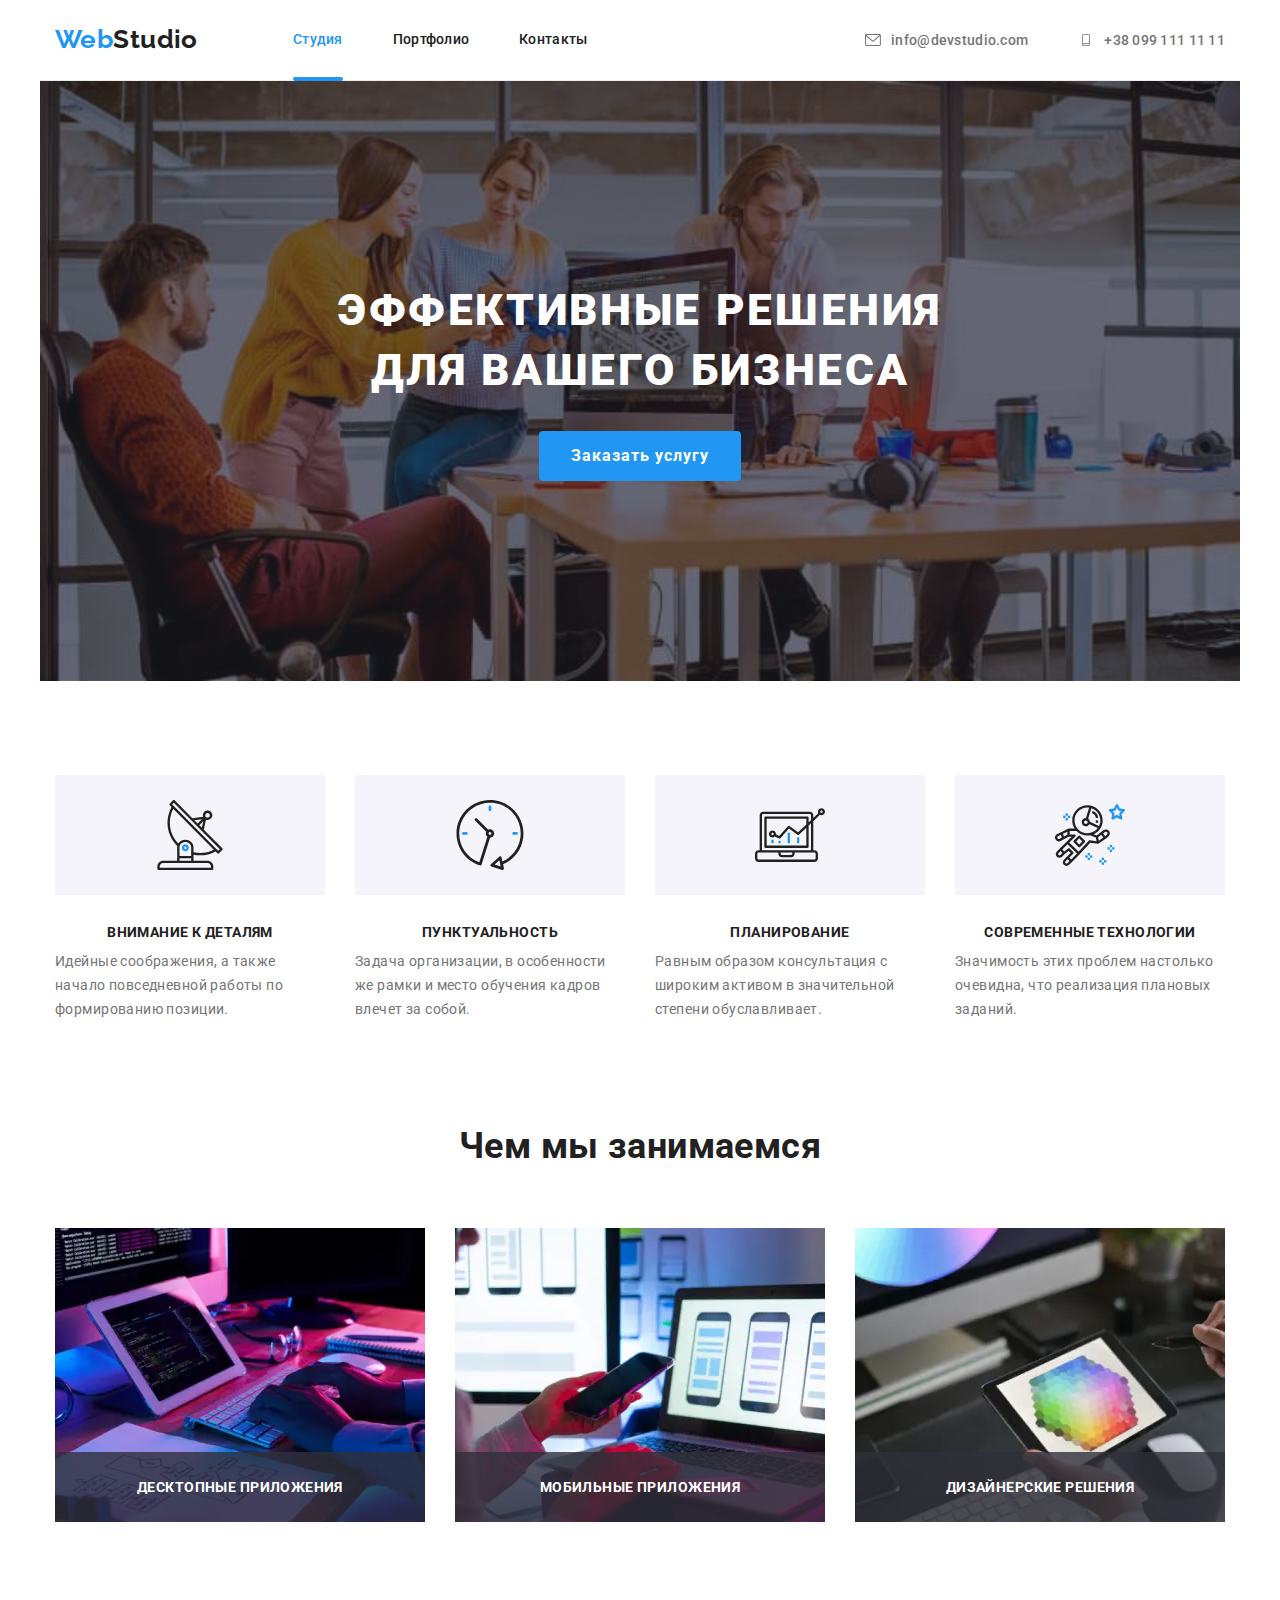
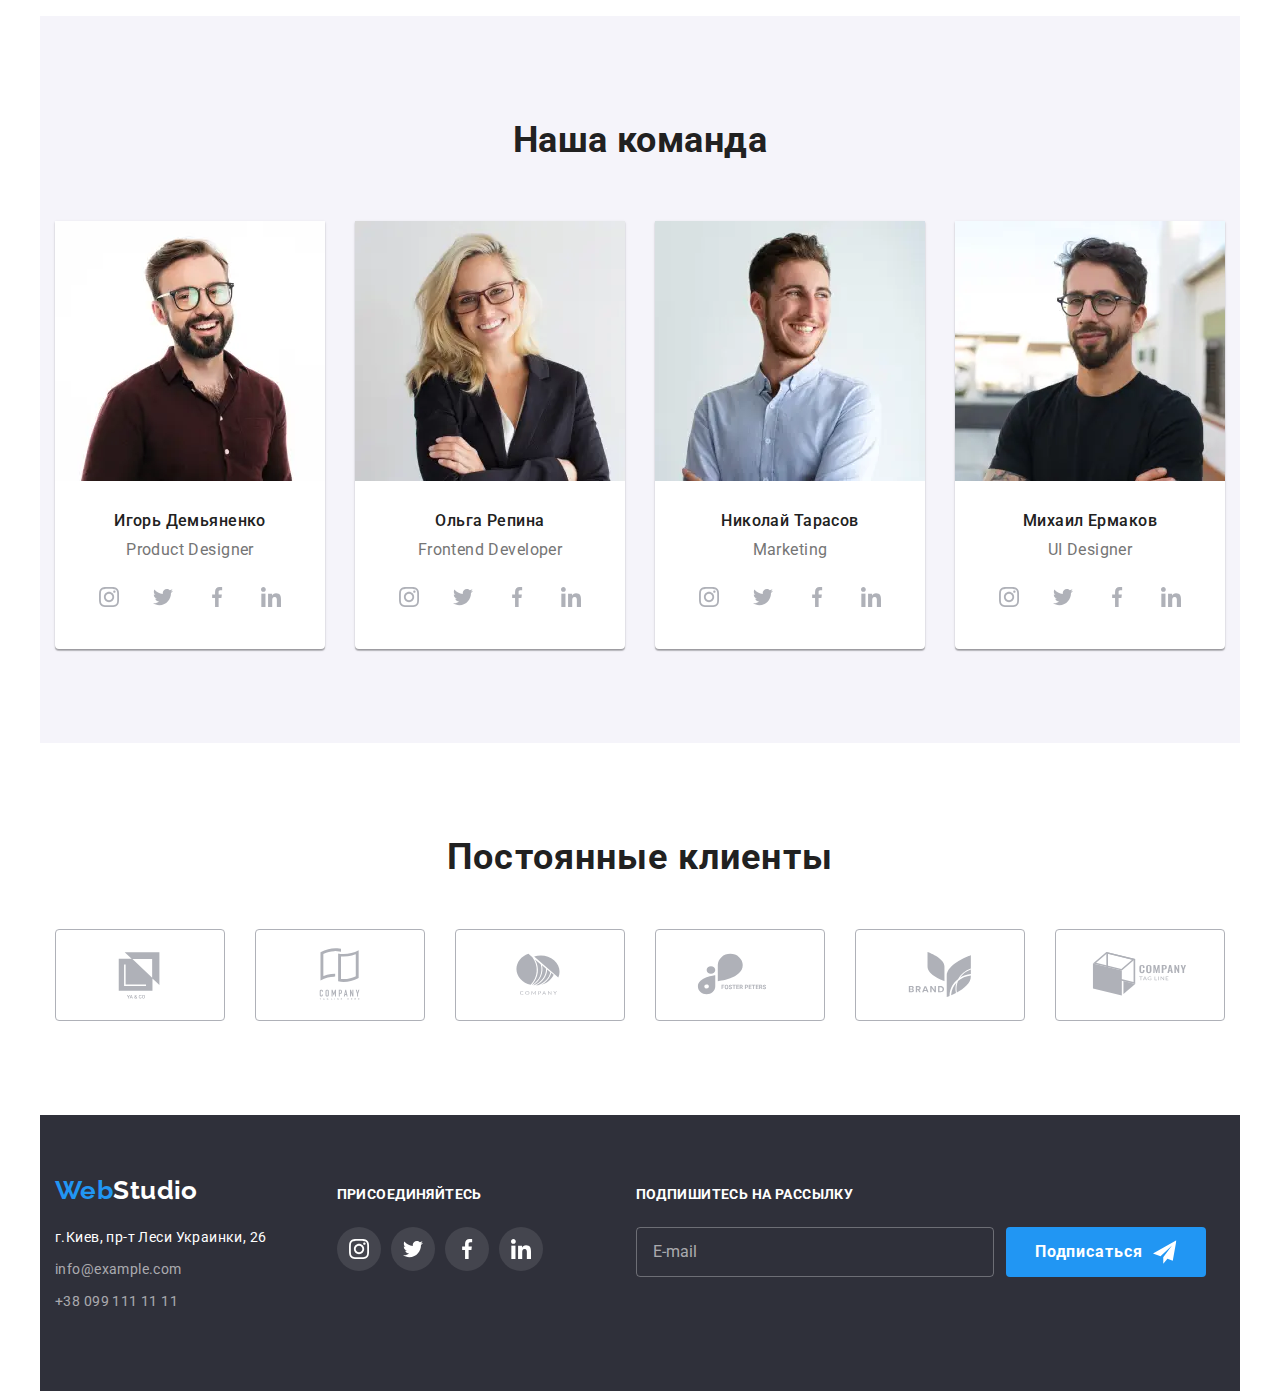
==== index.html @ 0db59f56 "основа" ====
<!DOCTYPE html>
<html lang="ru">

<head>
    <meta charset="UTF-8">
    <meta http-equiv="X-UA-Compatible" content="IE=edge">
    <meta name="viewport" content="width=device-width, initial-scale=1.0">
    <title>Studio</title>
    <link rel="preconnect" href="https://fonts.googleapis.com">
    <link rel="preconnect" href="https://fonts.gstatic.com" crossorigin>
    <link href="https://fonts.googleapis.com/css2?family=Raleway:wght@700&family=Roboto:wght@400;500;700&display=swap"
        rel="stylesheet">
    <link rel="stylesheet"
        href="https://cdnjs.cloudflare.com/ajax/libs/modern-normalize/1.0.0/modern-normalize.min.css" />

    <link rel="stylesheet" href="./css/main.min.css">
</head>

<body>
    <header class="header">
        <div class="container container_wrapper">
            <a href="./index.html" class="header_logo logo link" lang="en"><span class="webstudio">Web</span>Studio</a>
            <nav class="site-nav">
                <ul class="site-nav_list">
                    <li class="site-nav_item"><a href="./index.html" class="site-nav_link current link">Студия</a></li>
                    <li class="site-nav_item"><a href="./portfolio.html" class="site-nav_link link">Портфолио</a></li>
                    <li class="site-nav_item"><a href="" class="site-nav_link link">Контакты</a></li>
                </ul>
            </nav>
            <ul class="header-adress_list">
                <li class="header-adress_mail">
                    <a href="mailto:info@devstudio.com" class="header-adress_link link" lang="en">
                        <svg class="header-adress_image" width="16" height="12">
                            <use href="./images/sprite.svg#envelope"></use>
                        </svg> info@devstudio.com
                    </a>
                </li>
                <li class="header-adress_mail">
                    <a href="tel:+38-099-111-11-11" class="header-adress_link link">
                        <svg class="header-adress_image" width="16" height="12">
                            <use href="./images/sprite.svg#smartphone"></use>
                        </svg> +38 099 111 11 11
                    </a>
                </li>
            </ul>
            <button class="burger-button" data-menu-open>
                <svg class="burger-button__icon" width="40" height="40">
                    <use href="./images/sprite.svg#burger-icon"></use>
                </svg>
            </button>


            <div class="mobile-menu" data-menu>
                <div class="container mobile-menu__container">
                    <button class="mobile-menu__close" data-menu-close>
                        <svg class="mobile-menu__close-icon" width="40" height="40">
                            <use href="./images/sprite.svg#close-button"></use>
                        </svg>
                    </button>
                    <ul class="mobile-menu__nav">
                        <li class="mobile-menu__item">
                            <a href="./index.html" class="mobile-menu__link link current">Студия</a>
                        </li>
                        <li class="mobile-menu__item">
                            <a href="./portfolio.html" class="mobile-menu__link link">Портфолио</a>
                        </li>
                        <li class="mobile-menu__item">
                            <a href="" class="mobile-menu__link link">Контакты</a>
                        </li>
                    </ul>

                    <div class="mobile-adress-container">
                        <ul class="mobile-adress_list">
                            <li class="mobile-adress_mail link">
                                <a href="tel:+38-099-111-11-11" class="mobile-adress_link number link">
                                    +38 099 111 11 11</a>
                            </li>
                            <li class="mobile-adress_mail link">
                                <a href="mailto:info@devstudio.com" class="mobile-adress_link link"
                                    lang="en">info@devstudio.com</a>
                            </li>
                        </ul>

                        <ul class="mobile-social">
                            <li class="mobile-social_item">
                                <a href="" class="mobile-social_link link">Instagramm</a>
                            </li>
                            <li class="mobile-social_item">
                                <a href="" class="mobile-social_link link">Twitter</a>
                            </li>
                            <li class="mobile-social_item">
                                <a href="" class="mobile-social_link link">Facebook</a>
                            </li>
                            <li class="mobile-social_item">
                                <a href="" class="mobile-social_link link">Linkedin</a>
                            </li>
                        </ul>
                    </div>
                </div>
            </div>


        </div>
    </header>

    <main>
        <section class="hero section">
            <div class="container">
                <h1 class="hero_title">Эффективные решения для вашего бизнеса</h1>
                <button type="button" class="button-order button" data-modal-open>Заказать услугу</button>
            </div>
        </section>

        <section class="article section">
            <div class="container">
                <h2 class="visually-hidden">Наши скилы</h2>
                <ul class="article_list">
                    <li class="article_item">
                        <h3 class="article_sub-title first">Внимание к деталям</h3>
                        <p class="article_text">Идейные соображения, а также начало повседневной работы по формированию
                            позиции.</p>
                    </li>

                    <li class="article_item">
                        <h3 class="article_sub-title second">Пунктуальность</h3>
                        <p class="article_text">Задача организации, в особенности же рамки и место обучения кадров
                            влечет за собой.</p>
                    </li>

                    <li class="article_item">
                        <h3 class="article_sub-title third">Планирование</h3>
                        <p class="article_text">Равным образом консультация с широким активом в значительной степени
                            обуславливает.</p>
                    </li>

                    <li class="article_item">
                        <h3 class="article_sub-title fourth">Современные технологии</h3>
                        <p class="article_text">Значимость этих проблем настолько очевидна, что реализация плановых
                            заданий.</p>
                    </li>
                </ul>
            </div>
        </section>

        <section class="gallery gallery-wrapper section">
            <div class="container">
                <h2 class="gallery-title">Чем мы занимаемся</h2>
                <ul class="gallery-list">
                    <li class="gallery-list_item">
                        <picture class="picture">

                            <source
                                srcset="./images/main/main-webp/our-job-1.webp 1x, ./main/main-webp/x2/our-job-1@2x.webp 2x"
                                media="(min-width: 1200px)" type="image/webp">
                            <source srcset="./images/main/our-job-1.jpg 1x, ./images/main/x2/our-job-1@2x.jpg 2x"
                                media="(min-width: 1200px)">

                            <!-- <source
                                srcset="./images/main/main-webp/our-job-1.webp 1x, ./images/main/main-webp/x2/our-job-1@2x.webp 2x"
                                media="(min-width: 768px)" type="image/webp">
                            <source srcset="./images/main/our-job-1.jpg 1x, ./images/main/x2/our-job-1@2x.jpg 2x"
                                media="(min-width: 768px)">

                            <source
                                srcset="./images/main/main-webp/our-job-1.webp 1x, ./images/main/main-webp/x2/our-job-1@2x.webp 2x"
                                media="(max-width: 767px)" type="image/webp">
                            <source srcset="./images/main/our-job-1.jpg 1x, ./images/main/x2/our-job-1@2x.jpg 2x"
                                media="(max-width: 767px)"> -->

                            <img src="#" alt="Чем мы занимаемся" class="gallery-list_img">

                            <p class="gallery-list_overlay">Десктопные приложения</p>
                    </li>

                    <li class="gallery-list_item">
                        <picture class="picture">

                            <source
                                srcset="./images/main/main-webp/our-job-2.webp 1x, ./main/main-webp/x2/our-job-2@2x.webp 2x"
                                media="(min-width: 1200px)" type="image/webp">
                            <source srcset="./images/main/our-job-2.jpg 1x, ./images/main/x2/our-job-2@2x.jpg 2x"
                                media="(min-width: 1200px)">

                            <source
                                srcset="./images/main/main-webp/our-job-2.webp 1x, ./images/main/main-webp/x2/our-job-2@2x.webp 2x"
                                media="(min-width: 768px)" type="image/webp">
                            <source srcset="./images/main/our-job-2.jpg 1x, ./images/main/x2/our-job-2@2x.jpg 2x"
                                media="(min-width: 768px)">

                            <source
                                srcset="./images/main/main-webp/our-job-2.webp 1x, ./images/main/main-webp/x2/our-job-2@2x.webp 2x"
                                media="(max-width: 767px)" type="image/webp">
                            <source srcset="./images/main/our-job-2.jpg 1x, ./images/main/x2/our-job-2@2x.jpg 2x"
                                media="(max-width: 767px)">

                            <img src="#" alt="Чем мы занимаемся" class="gallery-list_img">

                            <p class="gallery-list_overlay">Мобильные приложения</p>
                    </li>

                    <li class="gallery-list_item">
                        <picture class="picture">

                            <source
                                srcset="./images/main/main-webp/our-job-3.webp 1x, ./main/main-webp/x2/our-job-3@2x.webp 2x"
                                media="(min-width: 1200px)" type="image/webp">
                            <source srcset="./images/main/our-job-3.jpg 1x, ./images/main/x2/our-job-3@2x.jpg 2x"
                                media="(min-width: 1200px)">

                            <source
                                srcset="./images/main/main-webp/our-job-3.webp 1x, ./images/main/main-webp/x2/our-job-3@2x.webp 2x"
                                media="(min-width: 768px)" type="image/webp">
                            <source srcset="./images/main/our-job-3.jpg 1x, ./images/main/x2/our-job-3@2x.jpg 2x"
                                media="(min-width: 768px)">

                            <source
                                srcset="./images/main/main-webp/our-job-3.webp 1x, ./images/main/main-webp/x2/our-job-3@2x.webp 2x"
                                media="(max-width: 767px)" type="image/webp">
                            <source srcset="./images/main/our-job-3.jpg 1x, ./images/main/x2/our-job-3@2x.jpg 2x"
                                media="(max-width: 767px)">

                            <img src="#" alt="Чем мы занимаемся" class="gallery-list_img">

                            <p class="gallery-list_overlay">Дизайнерские решения</p>
                    </li>
                </ul>
            </div>
        </section>

        <section class="team section">
            <div class="container">
                <h2 class="team_title">Наша команда</h2>
                <ul class="team_list">
                    <li class="team_item">
                        <picture class="picture">
                            <source
                                srcset="./images/team/igori/img-dasktop.webp 1x, ./images/team/igori/img-dasktop@2x.webp 2x"
                                media="(min-width: 1200px)" type="image/webp">
                            <source
                                srcset="./images/team/igori/img-dasktop.jpg 1x, ./images/team/igori/img-dasktop@2x.jpg 2x"
                                media="(min-width: 1200px)">

                            <source
                                srcset="./images/team/igori/img-tablet.webp 1x, ./images/team/igori/img-tablet.webp@2x.webp 2x"
                                media="(min-width: 768px)" type="image/webp">
                            <source
                                srcset="./images/team/igori/img-tablet.jpg 1x, ./images/team/igori/img-tablet@2x.jpg 2x"
                                media="(min-width: 768px)">

                            <source
                                srcset="./images/team/igori/img-mobile.webp 1x, ./images/team/igori/img-mobile@2x.webp 2x"
                                media="(max-width: 767px)" type="image/webp">
                            <source
                                srcset="./images/team/igori/img-mobile.jpg 1x, ./images/team/igori/img-mobile@2x.jpg 2x"
                                media="(max-width: 767px)">

                            <img src="#" alt="Игорь Демьяненко" class="team_img">

                            <div class="team_box">
                                <h3 class="team_sub-title">Игорь Демьяненко</h3>
                                <p class="team_text">Product Designer</p>
                                <ul class="social-list">
                                    <li class="social-list_item">
                                        <a href="" class="social-list_link">
                                            <svg class="social-list_link-img" width="20" height="20">
                                                <use href="./images/sprite.svg#instagram"></use>
                                            </svg>
                                        </a>
                                    </li>
                                    <li class="social-list_item">
                                        <a href="" class="social-list_link">
                                            <svg class="social-list_link-img" width="20" height="20">
                                                <use href="./images/sprite.svg#twitter"></use>
                                            </svg>
                                        </a>
                                    </li>
                                    <li class="social-list_item">
                                        <a href="" class="social-list_link">
                                            <svg class="social-list_link-img" width="20" height="20">
                                                <use href="./images/sprite.svg#facebook"></use>
                                            </svg>
                                        </a>
                                    </li>
                                    <li class="social-list_item">
                                        <a href="" class="social-list_link">
                                            <svg class="social-list_link-img" width="20" height="20">
                                                <use href="./images/sprite.svg#linkedin"></use>
                                            </svg>
                                        </a>
                                    </li>
                                </ul>
                            </div>
                    </li>
                    <li class="team_item">
                        <picture class="picture">

                            <source
                                srcset="./images/team/olga/img-dasktop.webp 1x, ./images/team/olga/img-dasktop@2x.webp 2x"
                                media="(min-width: 1200px)" type="image/webp">
                            <source
                                srcset="./images/team/olga/img-dasktop.jpg 1x, ./images/team/olga/img-dasktop@2x.jpg 2x"
                                media="(min-width: 1200px)">

                            <source
                                srcset="./images/team/olga/img-tablet.webp 1x, ./images/team/olga/img-tablet.webp@2x.webp 2x"
                                media="(min-width: 768px)" type="image/webp">
                            <source
                                srcset="./images/team/olga/img-tablet.jpg 1x, ./images/team/olga/img-tablet@2x.jpg 2x"
                                media="(min-width: 768px)">

                            <source
                                srcset="./images/team/olga/img-mobile.webp 1x, ./images/team/olga/img-mobile@2x.webp 2x"
                                media="(max-width: 767px)" type="image/webp">
                            <source
                                srcset="./images/team/olga/img-mobile.jpg 1x, ./images/team/olga/img-mobile@2x.jpg 2x"
                                media="(max-width: 767px)">

                            <img src="#" alt="Ольга Репина" class="team_img">

                            <div class="team_box">
                                <h3 class="team_sub-title">Ольга Репина</h3>
                                <p class="team_text">Frontend Developer</p>
                                <ul class="social-list">
                                    <li class="social-list_item">
                                        <a href="" class="social-list_link">
                                            <svg class="social-list_link-img" width="20" height="20">
                                                <use href="./images/sprite.svg#instagram"></use>
                                            </svg>
                                        </a>
                                    </li>
                                    <li class="social-list_item">
                                        <a href="" class="social-list_link">
                                            <svg class="social-list_link-img" width="20" height="20">
                                                <use href="./images/sprite.svg#twitter"></use>
                                            </svg>
                                        </a>
                                    </li>
                                    <li class="social-list_item">
                                        <a href="" class="social-list_link">
                                            <svg class="social-list_link-img" width="20" height="20">
                                                <use href="./images/sprite.svg#facebook"></use>
                                            </svg>
                                        </a>
                                    </li>
                                    <li class="social-list_item">
                                        <a href="" class="social-list_link">
                                            <svg class="social-list_link-img" width="20" height="20">
                                                <use href="./images/sprite.svg#linkedin"></use>
                                            </svg>
                                        </a>
                                    </li>
                                </ul>
                            </div>
                    </li>
                    <li class="team_item">
                        <picture class="picture">

                            <source
                                srcset="./images/team/nicolai/img-dasktop.webp 1x, ./images/team/nicolai/img-dasktop@2x.webp 2x"
                                media="(min-width: 1200px)" type="image/webp">
                            <source
                                srcset="./images/team/nicolai/img-dasktop.jpg 1x, ./images/team/nicolai/img-dasktop@2x.jpg 2x"
                                media="(min-width: 1200px)">

                            <source
                                srcset="./images/team/nicolai/img-tablet.webp 1x, ./images/team/nicolai/img-tablet.webp@2x.webp 2x"
                                media="(min-width: 768px)" type="image/webp">
                            <source
                                srcset="./images/team/nicolai/img-tablet.jpg 1x, ./images/team/nicolai/img-tablet@2x.jpg 2x"
                                media="(min-width: 768px)">

                            <source
                                srcset="./images/team/nicolai/img-mobile.webp 1x, ./images/team/nicolai/img-mobile@2x.webp 2x"
                                media="(max-width: 767px)" type="image/webp">
                            <source
                                srcset="./images/team/nicolai/img-mobile.jpg 1x, ./images/team/nicolai/img-mobile@2x.jpg 2x"
                                media="(max-width: 767px)">

                            <img src="#" alt="Николай Тарасов" class="team_img">

                            <div class="team_box">
                                <h3 class="team_sub-title">Николай Тарасов</h3>
                                <p class="team_text">Marketing</p>
                                <ul class="social-list">
                                    <li class="social-list_item">
                                        <a href="" class="social-list_link">
                                            <svg class="social-list_link-img" width="20" height="20">
                                                <use href="./images/sprite.svg#instagram"></use>
                                            </svg>
                                        </a>
                                    </li>
                                    <li class="social-list_item">
                                        <a href="" class="social-list_link">
                                            <svg class="social-list_link-img" width="20" height="20">
                                                <use href="./images/sprite.svg#twitter"></use>
                                            </svg>
                                        </a>
                                    </li>
                                    <li class="social-list_item">
                                        <a href="" class="social-list_link">
                                            <svg class="social-list_link-img" width="20" height="20">
                                                <use href="./images/sprite.svg#facebook"></use>
                                            </svg>
                                        </a>
                                    </li>
                                    <li class="social-list_item">
                                        <a href="" class="social-list_link">
                                            <svg class="social-list_link-img" width="20" height="20">
                                                <use href="./images/sprite.svg#linkedin"></use>
                                            </svg>
                                        </a>
                                    </li>
                                </ul>
                            </div>
                    </li>
                    <li class="team_item">
                        <picture class="picture">

                            <source
                                srcset="./images/team/mihail/img-dasktop.webp 1x, ./images/team/mihail/img-dasktop@2x.webp 2x"
                                media="(min-width: 1200px)" type="image/webp">
                            <source
                                srcset="./images/team/mihail/img-dasktop.jpg 1x, ./images/team/mihail/img-dasktop@2x.jpg 2x"
                                media="(min-width: 1200px)">

                            <source
                                srcset="./images/team/mihail/img-tablet.webp 1x, ./images/team/mihail/img-tablet.webp@2x.webp 2x"
                                media="(min-width: 768px)" type="image/webp">
                            <source
                                srcset="./images/team/mihail/img-tablet.jpg 1x, ./images/team/mihail/img-tablet@2x.jpg 2x"
                                media="(min-width: 768px)">

                            <source
                                srcset="./images/team/mihail/img-mobile.webp 1x, ./images/team/mihail/img-mobile@2x.webp 2x"
                                media="(max-width: 767px)" type="image/webp">
                            <source
                                srcset="./images/team/mihail/img-mobile.jpg 1x, ./images/team/mihail/img-mobile@2x.jpg 2x"
                                media="(max-width: 767px)">

                            <img src="#" alt="Михаил Ермаков" class="team_img">

                            <div class="team_box">
                                <h3 class="team_sub-title">Михаил Ермаков</h3>
                                <p class="team_text">UI Designer</p>
                                <ul class="social-list">
                                    <li class="social-list_item">
                                        <a href="" class="social-list_link">
                                            <svg class="social-list_link-img" width="20" height="20">
                                                <use href="./images/sprite.svg#instagram"></use>
                                            </svg>
                                        </a>
                                    </li>
                                    <li class="social-list_item">
                                        <a href="" class="social-list_link">
                                            <svg class="social-list_link-img" width="20" height="20">
                                                <use href="./images/sprite.svg#twitter"></use>
                                            </svg>
                                        </a>
                                    </li>
                                    <li class="social-list_item">
                                        <a href="" class="social-list_link">
                                            <svg class="social-list_link-img" width="20" height="20">
                                                <use href="./images/sprite.svg#facebook"></use>
                                            </svg>
                                        </a>
                                    </li>
                                    <li class="social-list_item">
                                        <a href="" class="social-list_link">
                                            <svg class="social-list_link-img" width="20" height="20">
                                                <use href="./images/sprite.svg#linkedin"></use>
                                            </svg>
                                        </a>
                                    </li>
                                </ul>
                            </div>
                    </li>
                </ul>
            </div>
        </section>




        <section class="clients section">
            <div class="container">
                <h2 class="clients_title">Постоянные клиенты</h2>
                <ul class="clients-list">
                    <li class="clients-list_item">
                        <a href="" class="clients-list_link">
                            <svg class="clients-list_link-img" width="106" height="60">
                                <use href="./images/sprite.svg#logo-1"></use>
                            </svg>
                        </a>
                    </li>
                    <li class="clients-list_item">
                        <a href="" class="clients-list_link">
                            <svg class="clients-list_link-img" width="106" height="60">
                                <use href="./images/sprite.svg#logo-2"></use>
                            </svg>
                        </a>
                    </li>
                    <li class="clients-list_item">
                        <a href="" class="clients-list_link">
                            <svg class="clients-list_link-img" width="106" height="60">
                                <use href="./images/sprite.svg#logo-3"></use>
                            </svg>
                        </a>
                    </li>
                    <li class="clients-list_item">
                        <a href="" class="clients-list_link">
                            <svg class="clients-list_link-img" width="106" height="60">
                                <use href="./images/sprite.svg#logo-4"></use>
                            </svg>
                        </a>
                    </li>
                    <li class="clients-list_item">
                        <a href="" class="clients-list_link">
                            <svg class="clients-list_link-img" width="106" height="60">
                                <use href="./images/sprite.svg#logo-5"></use>
                            </svg>
                        </a>
                    </li>
                    <li class="clients-list_item">
                        <a href="" class="clients-list_link">
                            <svg class="clients-list_link-img" width="106" height="60">
                                <use href="./images/sprite.svg#logo-6"></use>
                            </svg>
                        </a>
                    </li>
                </ul>
            </div>
        </section>
    </main>

    <footer class="footer">
        <div class="container footer_container-wrapper">
            <div class="footer-adress_container">
                <a href="./index.html" class="footer-adress_logo logo link"><span class="webstudio">Web</span>Studio</a>
                <address>
                    <a href="https://goo.gl/maps/xhhqfHKfK66kYqQT9" target="_blank"
                        class="footer-adress_link adress-phyth link">г.Киев,
                        пр-т Леси Украинки, 26</a>
                    <a href="mailto:info@example.com" lang="en" class="footer-adress_link link">info@example.com</a>
                    <a href="tel:+38-099-111-11-11" class="footer-adress_link link">+38 099 111 11 11</a>
                </address>
            </div>
            <div class="footer-social_links-container">
                <h2 class="footer-social_title">Присоединяйтесь</h2>
                <ul class="footer-social_list">
                    <li class="footer-social_item">
                        <a href="" class="footer-social_link link">
                            <svg class="footer-social_link-img" width="20" height="20">
                                <use href="./images/sprite.svg#instagram"></use>
                            </svg>
                        </a>
                    </li>
                    <li class="footer-social_item">
                        <a href="" class="footer-social_link link">
                            <svg class="footer-social_link-img" width="20" height="20">
                                <use href="./images/sprite.svg#twitter"></use>
                            </svg>
                        </a>
                    </li>
                    <li class="footer-social_item">
                        <a href="" class="footer-social_link link">
                            <svg class="footer-social_link-img" width="20" height="20">
                                <use href="./images/sprite.svg#facebook"></use>
                            </svg>
                        </a>
                    </li>
                    <li class="footer-social_item">
                        <a href="" class="footer-social_link link">
                            <svg class="footer-social_link-img" width="20" height="20">
                                <use href="./images/sprite.svg#linkedin"></use>
                            </svg>
                        </a>
                    </li>
                </ul>
            </div>
            <div class="footer-submit_container">
                <form class="footer-submit_form">
                    <b class="footer-submit_head">Подпишитесь на рассылку</b>
                    <span class="footer-submit_form-input-wrapper">
                        <input type="email" name="user-email" class="footer-submit_form-input" required
                            placeholder="E-mail">
                        <button type="submit" class="footer-submit_button-submit button">Подписаться
                            <svg class="footer-submit_button-submit-icon" width="24" height="24">
                                <use href="./images/sprite.svg#icon-telegramm"></use>
                            </svg>
                        </button>
                    </span>
                </form>
            </div>
        </div>
    </footer>

    <div class="backdrop is-hidden" data-modal>
        <div class="modal">
            <button type="button" class="close-button" data-modal-close>
                <svg class="modal_button-close" width="18" height="18">
                    <use href="./images/sprite.svg#close-button"></use>
                </svg>
            </button>
            <form class="modal-form">
                <b class="modal-form_head">Оставьте свои данные, мы вам перезвоним</b>
                <label class="modal-form_field">
                    Имя
                    <span class="modal-form_input-wrapper">
                        <input type="text" name="user-name" class="modal-form_input" minlength="1"
                            pattern="[a-zA-Zа-яёА-ЯЁ]+" title="Только буквы латинского и русского алфавитов" required>
                        <svg class="modal-form_input-icon" width="18" height="18">
                            <use href="./images/sprite.svg#person-modal"></use>
                        </svg>
                    </span>
                </label>
                <label class="modal-form_field">
                    Телефон
                    <span class="modal-form_input-wrapper">
                        <input type="tel" name="user-phone" class="modal-form_input"
                            pattern="[0-9]{3}-[0-9]{3}-[0-9]{2}-[0-9]{2}" title="096-111-11-11" required>
                        <svg class="modal-form_input-icon" width="18" height="18">
                            <use href="./images/sprite.svg#phone-modal"></use>
                        </svg>
                    </span>
                </label>
                <label class="modal-form_field">
                    Почта
                    <span class="modal-form_input-wrapper">
                        <input type="email" name="user-email" class="modal-form_input" required>
                        <svg class="modal-form_input-icon" width="18" height="18">
                            <use href="./images/sprite.svg#email-modal"></use>
                        </svg>
                    </span>
                </label>
                <label class="modal-form_field">
                    Комментарий
                    <textarea name="user-message" class="modal-form_message" placeholder="Введите текст"></textarea>
                </label>
                <input type="checkbox" name="accept-policy" id="accept-policy"
                    class="modal-form_checkbox visually-hidden">
                <label for="accept-policy" class="modal-form_checkbox-label">Соглашаюсь с рассылкой и принимаю&nbsp;
                    <a class="modal-form_checkbox-link" href="">Условия договора</a>
                </label>
                <button type="submit" class="button-order button">Отправить</button>
            </form>
        </div>
    </div>

    <script src="./js/modal.js"></script>
    <script src="./js/menu.js"></script>

</body>

</html>
---- css/main.min.css ----
:root{--primary-text-color: #757575;--primary-heading-color: #212121;--accent-color: #2196f3;--primary-background-color: #fff;--secondary-text-color: #fff;--secondary-background-color: #2f303a;--primary-time-duration: 250ms cubic-bezier(0.4, 0, 0.2, 1);--main-font: "Roboto", sans-serif}.visually-hidden{position:absolute;width:1px;height:1px;margin:-1px;border:0;padding:0;white-space:nowrap;clip-path:inset(100%);clip:rect(0 0 0 0);overflow:hidden}h1,h2,h3,h4,h5,h6,ul,p{margin:0;padding:0}body{font-family:var(--main-font);background-color:var(--primary-background-color);color:var(--primary-text-color);font-size:14px;font-weight:400;font-style:normal;letter-spacing:0.03em}img{display:block}ul,ol [class]{list-style:none}.link{text-decoration:none}h2,h3{color:var(--primary-heading-color)}.section{padding-top:60px;padding-bottom:60px;margin:0 auto}@media screen and (max-width: 767px){.section{padding-top:94px;padding-bottom:94px;max-width:480px}}@media screen and (min-width: 768px){.section{padding-top:94px;padding-bottom:94px;max-width:768px}}@media screen and (min-width: 1200px){.section{padding-top:94px;padding-bottom:94px;max-width:1200px}}@media screen and (max-width: 767px){.portfolio-nav.section{padding-top:60px}}@media screen and (min-width: 768px) and (max-width: 1199px){.portfolio-nav.section{padding-top:140px}}.container{max-width:480px;margin-left:auto;margin-right:auto;padding-left:15px;padding-right:15px}@media screen and (max-width: 768px){.container{margin:0 0}}@media screen and (min-width: 768px){.container{max-width:768px;margin:0 0}}@media screen and (min-width: 1200px){.container{max-width:1200px}}.container_wrapper{display:flex;align-items:center}.backdrop{position:fixed;top:0;left:0;width:100vw;height:100vh;background-color:rgba(0,0,0,0.6);opacity:1;visibility:visible;pointer-events:auto;transition:opacity var(--primary-time-duration)}.backdrop.is-hidden{opacity:0;visibility:hidden;pointer-events:auto;transition:opacity var(--primary-time-duration),visibility var(--primary-time-duration)}.button{font-family:var(--main-font);cursor:pointer;border-radius:4px}.footer-submit_button-submit{display:flex;align-items:center;font-weight:700;font-size:16px;letter-spacing:0.06em;line-height:1.87;background-color:var(--accent-color);color:var(--secondary-text-color);padding:10px 29px;width:200px;height:50px;border:none}@media screen and (max-width: 1199px){.footer-submit_button-submit{margin:0 auto}}.footer-submit_button-submit-icon{fill:currentColor;margin-left:10px}.modal-form-btn{align-self:center;padding:12px 20px;font-weight:600;font-size:12px;line-height:1.33;letter-spacing:0.09em;text-transform:uppercase;border:1px solid var(--accent-color);border-radius:25px;background-color:transparent;cursor:pointer;transition:color 250ms linear, background-color 250ms linear}.modal-form-btn:hover,.modal-form-btn:focus{color:#ffffff;background-color:var(--accent-color)}.modal-form_checkbox-link{color:#2196F3}.logo{font-family:"Raleway";font-size:26px;font-weight:bold;line-height:1.2;width:145px;height:31px}.webstudio{color:var(--accent-color)}.burger-button,.mobile-menu__close{background-color:transparent;border:none;padding:0;margin-left:auto;line-height:0}.burger-button__icon{fill:#000000}.burger-button:hover .burger-button__icon,.burger-button:focus .burger-button__icon{fill:var(--accent-color)}.mobile-menu{position:fixed;overflow:auto;top:0;left:0;width:100vw;height:100vh;background-color:var(--primary-background-color);transform:translateY(-100%);transition:transform 500ms linear}.mobile-menu.is-open{transform:translateY(0%)}.mobile-menu__container{position:relative;padding-top:48px;padding-bottom:48px;padding-left:40px}.mobile-menu__close{position:absolute;top:10px;right:15px}.mobile-menu__close:hover .mobile-menu__close-icon,.mobile-menu__close:focus .mobile-menu__close-icon{fill:var(--accent-color)}@media screen and (min-width: 768px){.burger-button{display:none}.mobile-menu{display:none}}.mobile-menu__nav{margin-bottom:302px}.mobile-menu__item:not(:last-child){margin-bottom:32px}.mobile-menu__link{font-size:40px;font-weight:500;line-height:1.18;color:var(--primary-heading-color)}.mobile-menu__link:hover,.mobile-menu__link:focus{color:var(--accent-color)}.mobile-menu__link.current{color:var(--accent-color)}.mobile-adress_mail:not(:last-child){margin-bottom:32px}.mobile-adress_link{font-size:24px;font-weight:500;line-height:1.17;color:var(--primary-text-color)}.mobile-adress_link.number{color:var(--accent-color);font-size:34px}.mobile-adress_list{margin-bottom:64px}.mobile-social{display:flex}.mobile-social_item{padding:10px 20px}.mobile-social_item:not(:last-child){border-right:1px solid rgba(33,33,33,0.2)}.mobile-social_item:first-child{padding-left:0}.mobile-social_item:last-child{padding-right:0}.mobile-social_link{font-size:15px;font-weight:500;line-height:1.2;color:var(--accent-color)}.modal-form{display:flex;flex-direction:column}.modal-form_head{text-align:center;font-weight:700;line-height:1.17;font-size:20px;margin-bottom:30px;color:var(--primary-heading-color)}.modal-form_field{font-size:12px;line-height:1.17;margin-bottom:10px}.modal-form_field:nth-last-child(4){margin-bottom:20px}.modal-form_input-wrapper{position:relative;display:block;margin-top:8px}.modal-form_input{width:100%;height:40px;border:1px solid rgba(33,33,33,0.2);border-radius:4px;padding-left:42px}.modal-form_input:focus{border-color:var(--accent-color);outline:none}.modal-form_input-icon{position:absolute;top:50%;left:12px;transform:translateY(-50%);display:block;width:18px;height:18px;fill:var(--primary-heading-color)}.modal-form_input:focus+.modal-form_input-icon{fill:var(--accent-color)}.modal-form_message{width:100%;height:120px;margin-top:8px;resize:none;border:1px solid rgba(33,33,33,0.2);border-radius:4px;padding:12px 16px}.modal-form_message:focus{border-color:var(--accent-color);outline:none}.modal-form_message::placeholder{color:rgba(117,117,117,0.5)}.modal-form_checkbox-label{display:flex;justify-content:center;align-items:center;font-size:14px;line-height:1.71;margin-bottom:30px}.modal-form_checkbox-label::before{display:block;content:"";width:18px;height:18px;border:1px solid #303030;border-radius:4px;cursor:pointer;margin-right:10px}.modal-form_checkbox:checked+.modal-form_checkbox-label::before{background-image:url("../images/icon-check.svg")}.modal{position:absolute;top:50%;left:50%;transform:translate(-50%, -50%);width:96vw;height:96vh;padding:40px;background-color:#ffffff;border-radius:4px;overflow:auto}.close-button{display:flex;justify-content:center;align-items:center;position:absolute;top:8px;right:8px;width:30px;height:30px;border-radius:50%;border:1px solid rgba(0,0,0,0.1);background-color:transparent;padding:0;cursor:pointer}.modal_button-close{fill:#000000}.close-button:hover>.modal_button-close,.close-button:focus>.modal_button-close{fill:var(--accent-color)}.social-list{display:flex;justify-content:center;align-items:center;fill:#afb1b8}.social-list_link{display:flex;justify-content:center;align-items:center;width:44px;height:44px;border-radius:50%;background-color:#ffffff;transition:background-color var(--primary-time-duration)}.social-list_link:hover,.social-list_link:focus{background-color:#2196f3}.social-list_item:not(:last-child){margin-right:10px}.social-list_link-img{fill:#afb1b8;transition:fill var(--primary-time-duration)}.social-list_link:hover>.social-list_link-img,.social-list_link:focus>.social-list_link-img{fill:var(--secondary-text-color)}.article_sub-title{font-weight:700;font-size:14px;line-height:1.14;text-align:center;text-transform:uppercase;margin-bottom:10px}@media screen and (min-width: 768px){.article_list{display:flex;flex-wrap:wrap}}.article_text{line-height:1.71}.article_item{width:100%}@media screen and (min-width: 768px){.article_item{width:354px}}@media screen and (min-width: 768px) and (max-width: 1199px){.article_item:nth-child(odd){margin-right:30px}.article_item:nth-child(-n+2){margin-bottom:30px}}@media screen and (min-width: 1200px){.article_item{max-width:270px}}@media screen and (min-width: 1200px){.article_item:not(:last-child){margin-right:30px}}.article_sub-title.first::before{content:"";display:block;max-width:450px;height:120px;background-image:url("../images/main/antenna.svg");background-color:#f5f4fa;background-size:70px, 70px;background-repeat:no-repeat;background-position:center center;margin-bottom:30px}@media screen and (min-width: 768px){.article_sub-title.first::before{max-width:354px}}@media screen and (min-width: 1200px){.article_sub-title.first::before{max-width:270px}}.article_sub-title.second::before{content:"";display:block;max-width:450px;height:120px;background-image:url("../images/main/clock.svg");background-color:#f5f4fa;background-size:70px, 70px;background-repeat:no-repeat;background-position:center center;margin-bottom:30px}@media screen and (min-width: 768px){.article_sub-title.second::before{max-width:354px}}@media screen and (min-width: 1200px){.article_sub-title.second::before{max-width:270px}}.article_sub-title.third::before{content:"";display:block;max-width:450px;height:120px;background-image:url("../images/main/diagram.svg");background-color:#f5f4fa;background-size:70px, 70px;background-repeat:no-repeat;background-position:center center;margin-bottom:30px}@media screen and (min-width: 768px){.article_sub-title.third::before{max-width:354px}}@media screen and (min-width: 1200px){.article_sub-title.third::before{max-width:270px}}.article_sub-title.fourth::before{content:"";display:block;max-width:450px;height:120px;background-image:url("../images/main/astronaut.svg");background-color:#f5f4fa;background-size:70px, 70px;background-repeat:no-repeat;background-position:center center;margin-bottom:30px}@media screen and (min-width: 768px){.article_sub-title.fourth::before{max-width:354px}}@media screen and (min-width: 1200px){.article_sub-title.fourth::before{max-width:270px}}.clients-section{display:flex;justify-content:center}.clients_title{font-size:28px;line-height:1.16;letter-spacing:0.03em;margin-bottom:60px;text-align:center}@media screen and (min-width: 1200px){.clients_title{font-size:36px;margin-bottom:50px}}.clients-list{display:flex;justify-content:center;align-items:center;fill:#afb1b8}@media screen and (max-width: 767px){.clients-list{display:flex;flex-direction:column;align-items:center}}@media screen and (max-width: 767px){.clients-list_item:not(:last-child){margin-bottom:30px}}@media screen and (min-width: 768px) and (max-width: 1199px){.clients-list{display:flex;flex-wrap:wrap}}@media screen and (min-width: 768px) and (max-width: 1199px){.clients-list_item:not(:nth-last-child(-n+3)){margin-bottom:30px}.clients-list_item:not(:nth-last-child(3n+1)){margin-right:30px}}@media screen and (min-width: 1200px){.clients-list_item:not(:last-child){margin-right:30px}}.clients-list_link{display:flex;justify-content:center;align-items:center;width:170px;height:92px;border:1px solid #afb1b8;border-radius:4px;transition:border-color var(--primary-time-duration)}.clients-list_link:hover,.clients-list_link:focus{border-color:#2196f3}.clients-list_link-img{fill:#afb1b8;transition:fill var(--primary-time-duration)}.clients-list_link:hover>.clients-list_link-img,.clients-list_link:focus>.clients-list_link-img{fill:#2196f3}.footer{line-height:1.71;background-color:var(--secondary-background-color);color:var(--secondary-text-color);padding-top:60px;padding-bottom:60px;margin:0 auto}.footer address{display:flex;flex-direction:column}@media screen and (max-width: 767px){.footer{max-width:480px}}@media screen and (min-width: 768px){.footer{max-width:768px}}@media screen and (min-width: 1200px){.footer{max-width:1200px}}@media screen and (max-width: 1199px){.footer{text-align:center}.footer-adress_logo.logo{margin:0 auto}.footer-adress_container{margin-bottom:60px}}.footer-social_list{display:flex;justify-content:center;align-items:center;margin-bottom:60px}@media screen and (min-width: 768px) and (max-width: 1199px){.footer-adress_logo.logo{display:block}.footer-adress_container{margin-bottom:60px;width:232px}.footer_container-wrapper{display:flex;flex-wrap:wrap;align-items:baseline;justify-content:space-around}.footer-submit_container{margin:0 auto}.footer-adress_link:not(:nth-last-child(-n+1)){margin-bottom:9px}.footer-social_links-container{width:206px}}@media screen and (min-width: 1200px){.footer_container-wrapper{display:flex;flex-wrap:wrap;align-items:baseline}.footer-adress_container{margin-right:70px}.footer-social_links-container{display:flex;flex-direction:column;margin-right:93px}.footer-submit_form-input{width:358px;height:50px}.footer-submit_form-input-wrapper{display:flex}}.footer-adress_link{font-weight:400;font-style:normal;color:rgba(255,255,255,0.6);transition:color var(--primary-time-duration)}.footer-adress_link:hover,.footer-adress_link:focus{color:var(--accent-color)}.footer-adress_link:not(:nth-last-child(-n+1)){margin-bottom:8px}.footer-adress_logo.logo{display:block;color:var(--secondary-text-color);margin-bottom:20px}.adress-phyth{color:var(--secondary-text-color)}.footer-social_list{fill:#afb1b8}.footer-social_title{text-transform:uppercase;font-size:14px;color:var(--secondary-text-color);margin-bottom:20px}.footer-social_link{display:flex;justify-content:center;align-items:center;width:44px;height:44px;border-radius:50%;background-color:rgba(255,255,255,0.1);transition:background-color var(--primary-time-duration)}.footer-social_link:hover,.footer-social_link:focus{background-color:#2196f3}.footer-social_item:not(:last-child){margin-right:10px}.footer-social_link-img{fill:var(--secondary-text-color)}.footer-submit_head{display:block;text-transform:uppercase;margin-bottom:20px}.footer-submit_form-input{border:1px solid rgba(255,255,255,0.3);border-radius:4px;padding:15px 16px;margin-right:12px;color:var(--secondary-text-color);background:none;margin-bottom:20px}.footer-submit_form-input::placeholder{font-size:16px;color:rgba(255,255,255,0.6)}@media screen and (max-width: 479px){.footer-submit_form-input{width:100%}}@media screen and (min-width: 480px) and (max-width: 1199px){.footer-submit_form-input{width:450px;height:50px}}.section.gallery-wrapper{padding-top:0px}.gallery-title{text-align:center;font-weight:700;font-size:36px;line-height:1.71;margin-bottom:50px}.gallery-list{display:flex;justify-content:space-between}.gallery-list_item{position:relative;width:370px}.gallery-list_item:not(:nth-last-child(-n+1)){margin-right:30px}.gallery-list_overlay{position:absolute;width:100%;height:70px;left:0;bottom:0;text-align:center;text-transform:uppercase;padding:27px 20px;font-weight:700;font-size:14px;line-height:1.17;color:var(--secondary-text-color);background-color:rgba(47,48,58,0.8)}@media screen and (max-width: 1199px){.gallery{display:none}}.header{border-bottom:1px solid #ececec;margin:0 auto}@media screen and (max-width: 767px){.header{padding:15px 10px}}@media screen and (max-width: 767px){.header{max-width:480px}}@media screen and (min-width: 768px){.header{max-width:768px}}@media screen and (min-width: 1200px){.header{max-width:1200px}}@media screen and (max-width: 767px){.site-nav{display:none}.header-adress_list{display:none}}@media screen and (min-width: 768px) and (max-width: 1199px){.header-adress_list{margin-left:auto}.header-adress_mail{margin-bottom:10px}}@media screen and (min-width: 1200px){.header-adress_list{display:flex;justify-content:center;margin-left:auto}}.site-nav_list{display:flex}.site-nav_item:not(:nth-last-child(-n+1)){margin-right:50px}.site-nav_link{display:block;position:relative;font-weight:500;font-size:14px;letter-spacing:0.02em;color:var(--primary-heading-color);padding:32px 0px;line-height:1.14;transition:color var(--primary-time-duration)}.site-nav_link:hover,.site-nav_link:focus{color:var(--accent-color)}.site-nav_link.current{color:var(--accent-color)}.site-nav_link.current:after{content:"";position:absolute;display:block;background-color:var(--accent-color);width:100%;height:4px;bottom:-1px;border-radius:2px}.header-adress_image{margin-right:10px;fill:currentColor}@media screen and (min-width: 1200px){.header-adress_mail:not(:last-child){margin-right:50px}}.header-adress_link{font-weight:500;letter-spacing:0.02em;color:var(--primary-text-color);display:flex;align-items:center;transition:color var(--primary-time-duration)}.header-adress_link:hover,.header-adress_link:focus{color:var(--accent-color)}.header_logo.logo{color:var(--primary-heading-color)}@media screen and (min-width: 768px) and (max-width: 1199px){.header_logo{margin-right:88px}}@media screen and (min-width: 1200px){.header_logo{margin-right:93px}}.hero{text-align:center;background-image:linear-gradient(rgba(47,48,58,0.4), rgba(47,48,58,0.4)),url(../../images/main/background/hero-bg-mobile.jpg);background-repeat:no-repeat;background-position:center;background-size:cover;background-color:#c4c4c4;color:var(--secondary-text-color)}.hero.section{width:100%;padding-top:118px;padding-bottom:118px}@media screen and (min-device-pixel-ratio: 2) and (max-width: 767px), (min-resolution: 192dpi) and (max-width: 767px), (min-resolution: 2dppx) and (max-width: 767px){.hero{background-image:linear-gradient(rgba(47,48,58,0.4), rgba(47,48,58,0.4)),url(../../images/main/background/x2/hero-bg-mobile@2x.jpg)}}@media screen and (min-width: 768px){.hero{background-image:linear-gradient(rgba(47,48,58,0.4), rgba(47,48,58,0.4)),url(../../images/main/background/hero-bg-tablet.jpg)}}@media screen and (min-device-pixel-ratio: 2) and (min-width: 768px), (min-resolution: 192dpi) and (min-width: 768px), (min-resolution: 2dppx) and (min-width: 768px){.hero{background-image:linear-gradient(rgba(47,48,58,0.4), rgba(47,48,58,0.4)),url(../../images/main/background/x2/hero-bg-tablet@2x.jpg)}}@media screen and (min-width: 1200px){.hero{background-image:linear-gradient(rgba(47,48,58,0.4), rgba(47,48,58,0.4)),url(../../images/main/background/hero-bg-desktop.jpg)}}@media screen and (min-device-pixel-ratio: 2) and (min-width: 1200px), (min-resolution: 192dpi) and (min-width: 1200px), (min-resolution: 2dppx) and (min-width: 1200px){.hero{background-image:linear-gradient(rgba(47,48,58,0.4), rgba(47,48,58,0.4)),url(../../images/main/background/x2/hero-bg-desktop@2x.jpg)}}@media screen and (min-width: 1200px){.hero.section{padding-top:200px;padding-bottom:200px}}.hero_title{letter-spacing:0.06em;font-weight:900;font-size:26px;line-height:1.36;margin-bottom:30px;margin-right:auto;margin-left:auto;text-transform:uppercase}@media screen and (min-width: 480px){.hero_title{max-width:360px}}@media screen and (min-width: 1200px){.hero_title{max-width:696px;font-size:44px}}.button-order{font-weight:700;font-size:16px;letter-spacing:0.06em;line-height:1.87;margin:0 auto;background-color:var(--accent-color);color:var(--secondary-text-color);padding:10px 32px;min-width:200px;border:none;transition:background-color var(--primary-time-duration)}.button-order:hover,.button-order:focus{background-color:#188ce8}.team{background-color:#f5f4fa}.team_list{font-size:16px;text-align:center;margin:0 auto;border-bottom-left-radius:4px;border-bottom-right-radius:4px}@media screen and (min-width: 768px){.team_list{display:flex;flex-wrap:wrap}}.team_title{text-align:center;font-weight:700;font-size:28px;line-height:1.71;margin-bottom:50px}@media screen and (min-width: 1200px){.team_title{font-size:36px}}.team_sub-title{font-weight:500;font-size:16px;line-height:1.19;margin-bottom:10px}.team_item{background-color:var(--primary-background-color);border-radius:0px 0px 4px 4px;box-shadow:0px 1px 3px rgba(0,0,0,0.12),0px 1px 1px rgba(0,0,0,0.14),0px 2px 1px rgba(0,0,0,0.2)}@media screen and (max-width: 767px){.team_item{max-width:450px}.team_item:not(:last-child){margin-bottom:30px}}@media screen and (min-width: 768px){.team_item{max-width:354px}}@media screen and (min-width: 768px) and (max-width: 1199px){.team_item:nth-child(odd){margin-right:30px}.team_item:nth-child(-n+2){margin-bottom:30px}}@media screen and (min-width: 1200px){.team_item{max-width:270px}.team_item:not(:last-child){margin-right:30px}}.team_text{line-height:1.19;margin-bottom:16px}.team_box{padding:30px 20px}.portfolio-nav_list{display:flex;flex-wrap:wrap;margin-bottom:40px}@media screen and (min-width: 768px){.portfolio-nav_list{justify-content:center;margin-bottom:50px}}.portfolio-nav_item:not(:nth-last-child(-n+2)){margin-bottom:15px}.portfolio-nav_item:not(:nth-last-child(-n+1)){margin-right:8px}.portfolio-nav_button{border:none;min-width:73px;min-height:38px;padding:0px 22px;font-weight:500;font-size:16px;line-height:1.62;text-align:center;background-color:#f5f4fa;transition:background-color var(--primary-time-duration),color var(--primary-time-duration),box-shadow var(--primary-time-duration)}.portfolio-nav_button:hover,.portfolio-nav_button:focus{background-color:var(--accent-color);color:#f5f4fa;box-shadow:0px 3px 1px rgba(0,0,0,0.1),0px 1px 2px rgba(0,0,0,0.08),0px 2px 2px rgba(0,0,0,0.12)}@media screen and (min-width: 768px){.portfolio-card-list{display:flex;flex-wrap:wrap;align-items:center}}.portfolio-card_item{background:var(--primary-background-color)}@media screen and (max-width: 767px){.portfolio-card_item:not(:last-child){margin-bottom:30px}}@media screen and (min-width: 768px) and (max-width: 1199px){.portfolio-card_item:not(:nth-last-child(-n+2)){margin-bottom:30px}.portfolio-card_item:not(:nth-last-child(even)){margin-right:30px}}@media screen and (min-width: 1200px){.portfolio-card_item:not(:nth-last-child(-n+3)){margin-bottom:30px}.portfolio-card_item:not(:nth-last-child(3n+1)){margin-right:30px}}.portfolio-card_link{display:block;transition:box-shadow var(--primary-time-duration)}.portfolio-card_link:hover,.portfolio-card_link:focus{box-shadow:0px 1px 1px rgba(0,0,0,0.12),0px 4px 4px rgba(0,0,0,0.06),1px 4px 6px rgba(0,0,0,0.16)}.portfolio-card_container{padding:20px 24px;border-left:1px solid #eeeeee;border-right:1px solid #eeeeee;border-bottom:1px solid #eeeeee}.portfolio-card_sub-title{font-weight:700;font-size:18px;line-height:2;margin-bottom:4px}.portfolio-card_text{color:var(--primary-text-color);font-weight:400;font-size:16px;line-height:1.87}.portfolio-card_img-wrapper{position:relative;overflow:hidden}.portfolio-card_overlay{position:absolute;top:0;left:0;width:100%;height:100%;font-size:18px;line-height:1.554;padding:77px 24px;color:#ffffff;background-color:rgba(33,150,243,0.9);overflow:auto;transform:translateY(110%);transition:transform var(--primary-time-duration)}.portfolio-card_link:hover .portfolio-card_overlay,.portfolio-card_link:focus .portfolio-card_overlay{transform:translateY(0%)}@media screen and (min-width: 768px){.portfolio-card_overlay{padding:49px 24px}}@media screen and (min-width: 1200px){.portfolio-card_overlay{padding:63px 24px}}
/*# sourceMappingURL=main.min.css.map */
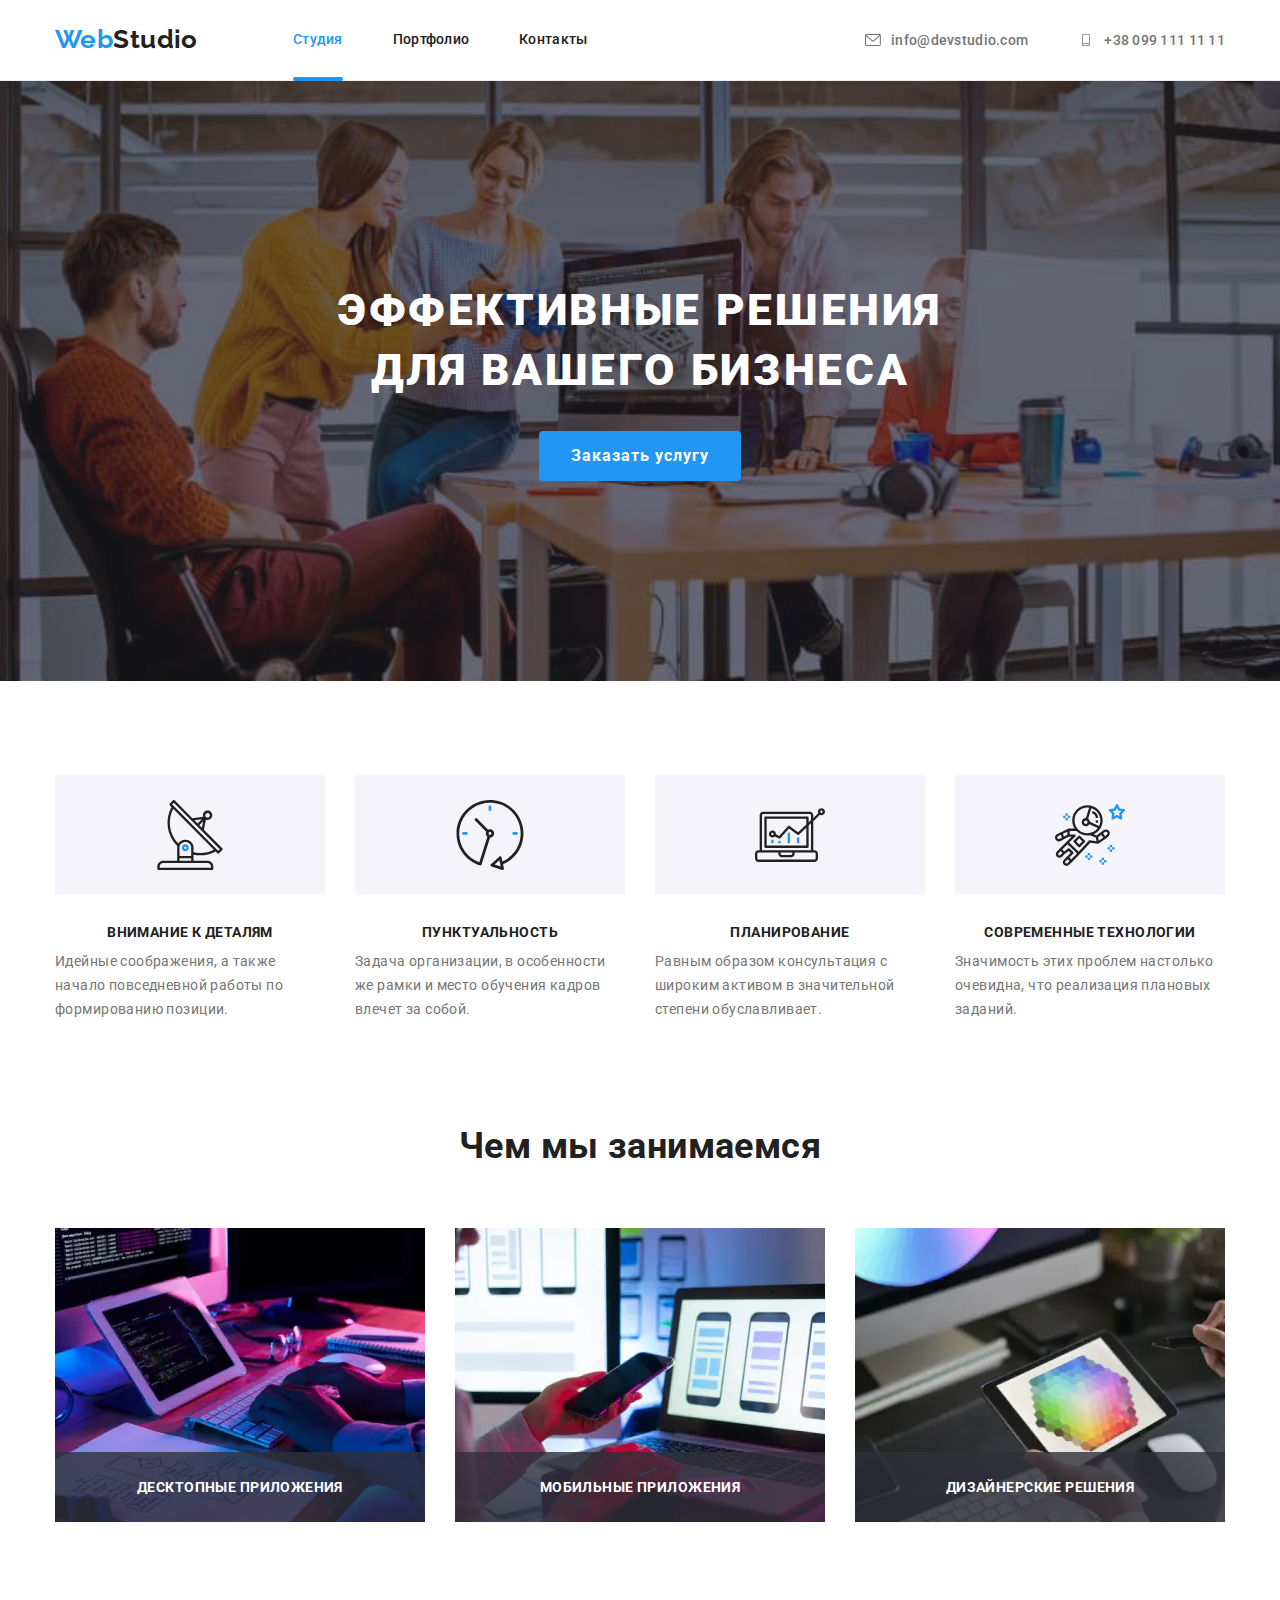
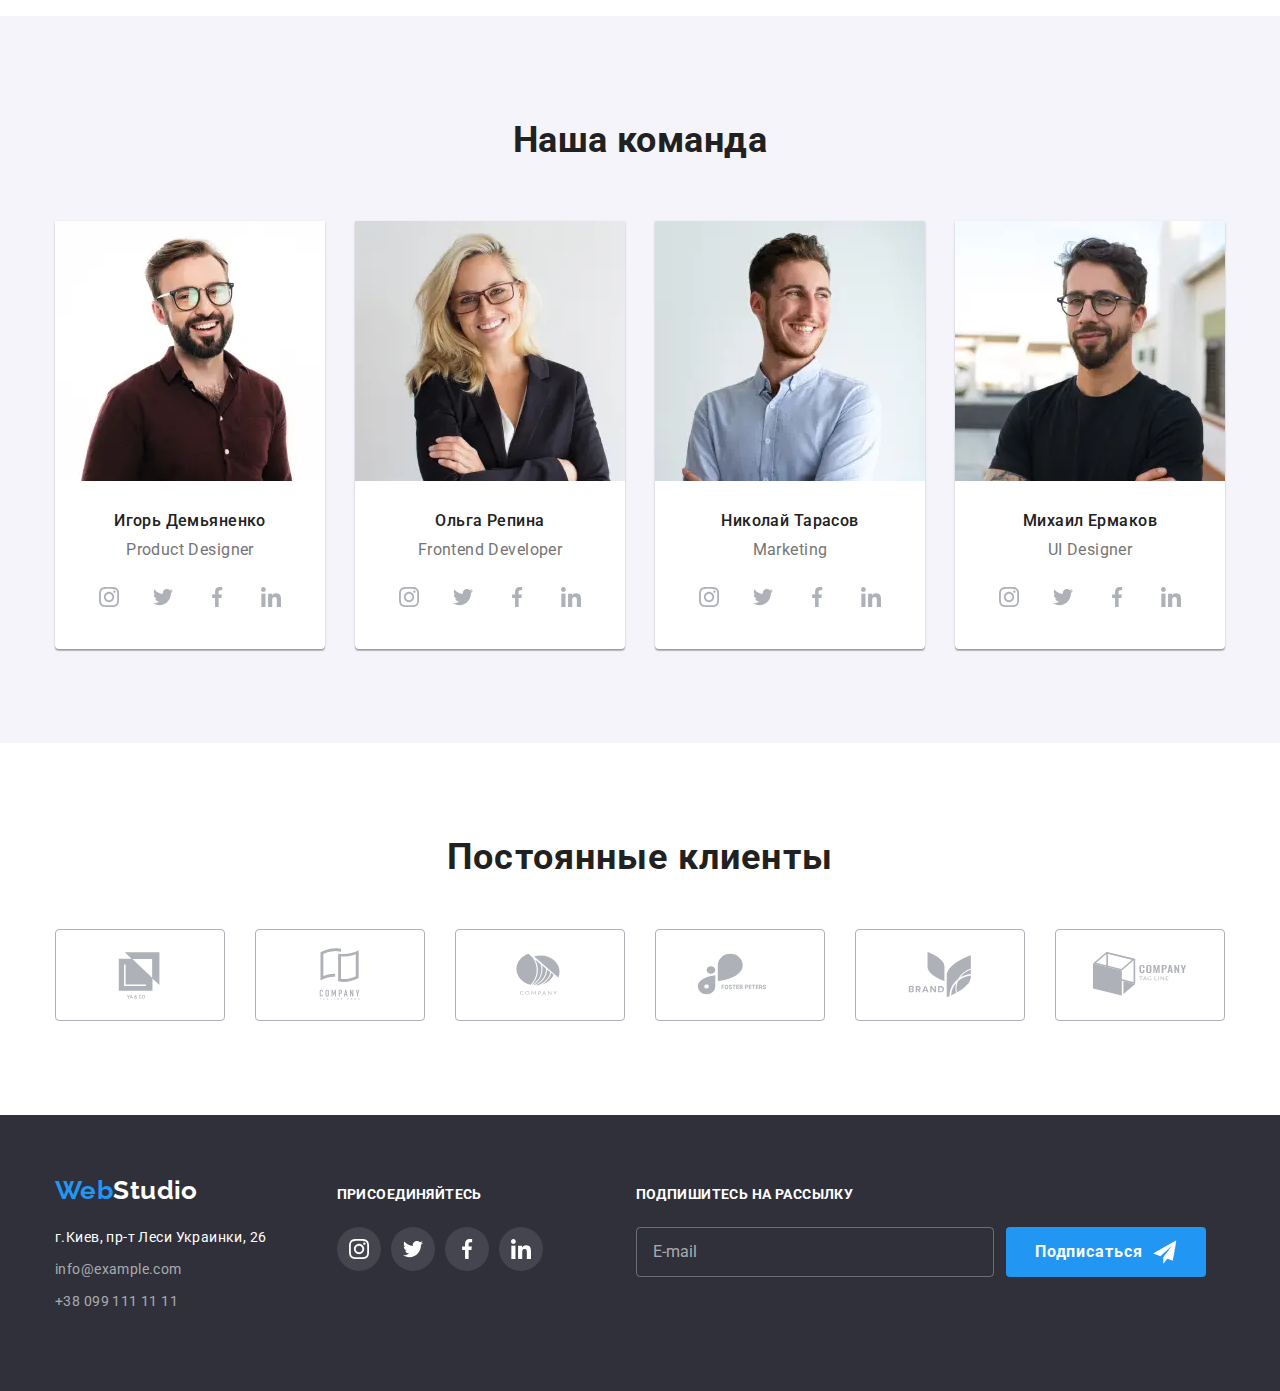
==== commit d49829e6: "." ====
--- a/index.html
+++ b/index.html
@@ -150,23 +150,11 @@
                         <picture class="picture">
 
                             <source
-                                srcset="./images/main/main-webp/our-job-1.webp 1x, ./main/main-webp/x2/our-job-1@2x.webp 2x"
+                                srcset="./images/main/main-webp/our-job-1.webp 1x, ./images/main/main-webp/x2/our-job-1@2x.webp 2x"
                                 media="(min-width: 1200px)" type="image/webp">
                             <source srcset="./images/main/our-job-1.jpg 1x, ./images/main/x2/our-job-1@2x.jpg 2x"
                                 media="(min-width: 1200px)">
 
-                            <!-- <source
-                                srcset="./images/main/main-webp/our-job-1.webp 1x, ./images/main/main-webp/x2/our-job-1@2x.webp 2x"
-                                media="(min-width: 768px)" type="image/webp">
-                            <source srcset="./images/main/our-job-1.jpg 1x, ./images/main/x2/our-job-1@2x.jpg 2x"
-                                media="(min-width: 768px)">
-
-                            <source
-                                srcset="./images/main/main-webp/our-job-1.webp 1x, ./images/main/main-webp/x2/our-job-1@2x.webp 2x"
-                                media="(max-width: 767px)" type="image/webp">
-                            <source srcset="./images/main/our-job-1.jpg 1x, ./images/main/x2/our-job-1@2x.jpg 2x"
-                                media="(max-width: 767px)"> -->
-
                             <img src="#" alt="Чем мы занимаемся" class="gallery-list_img">
 
                             <p class="gallery-list_overlay">Десктопные приложения</p>
@@ -176,23 +164,11 @@
                         <picture class="picture">
 
                             <source
-                                srcset="./images/main/main-webp/our-job-2.webp 1x, ./main/main-webp/x2/our-job-2@2x.webp 2x"
+                                srcset="./images/main/main-webp/our-job-2.webp 1x, ./images/main/main-webp/x2/our-job-2@2x.webp 2x"
                                 media="(min-width: 1200px)" type="image/webp">
                             <source srcset="./images/main/our-job-2.jpg 1x, ./images/main/x2/our-job-2@2x.jpg 2x"
                                 media="(min-width: 1200px)">
 
-                            <source
-                                srcset="./images/main/main-webp/our-job-2.webp 1x, ./images/main/main-webp/x2/our-job-2@2x.webp 2x"
-                                media="(min-width: 768px)" type="image/webp">
-                            <source srcset="./images/main/our-job-2.jpg 1x, ./images/main/x2/our-job-2@2x.jpg 2x"
-                                media="(min-width: 768px)">
-
-                            <source
-                                srcset="./images/main/main-webp/our-job-2.webp 1x, ./images/main/main-webp/x2/our-job-2@2x.webp 2x"
-                                media="(max-width: 767px)" type="image/webp">
-                            <source srcset="./images/main/our-job-2.jpg 1x, ./images/main/x2/our-job-2@2x.jpg 2x"
-                                media="(max-width: 767px)">
-
                             <img src="#" alt="Чем мы занимаемся" class="gallery-list_img">
 
                             <p class="gallery-list_overlay">Мобильные приложения</p>
@@ -202,22 +178,10 @@
                         <picture class="picture">
 
                             <source
-                                srcset="./images/main/main-webp/our-job-3.webp 1x, ./main/main-webp/x2/our-job-3@2x.webp 2x"
+                                srcset="./images/main/main-webp/our-job-3.webp 1x, ./images/main/main-webp/x2/our-job-3@2x.webp 2x"
                                 media="(min-width: 1200px)" type="image/webp">
                             <source srcset="./images/main/our-job-3.jpg 1x, ./images/main/x2/our-job-3@2x.jpg 2x"
                                 media="(min-width: 1200px)">
-
-                            <source
-                                srcset="./images/main/main-webp/our-job-3.webp 1x, ./images/main/main-webp/x2/our-job-3@2x.webp 2x"
-                                media="(min-width: 768px)" type="image/webp">
-                            <source srcset="./images/main/our-job-3.jpg 1x, ./images/main/x2/our-job-3@2x.jpg 2x"
-                                media="(min-width: 768px)">
-
-                            <source
-                                srcset="./images/main/main-webp/our-job-3.webp 1x, ./images/main/main-webp/x2/our-job-3@2x.webp 2x"
-                                media="(max-width: 767px)" type="image/webp">
-                            <source srcset="./images/main/our-job-3.jpg 1x, ./images/main/x2/our-job-3@2x.jpg 2x"
-                                media="(max-width: 767px)">
 
                             <img src="#" alt="Чем мы занимаемся" class="gallery-list_img">
 
@@ -241,7 +205,7 @@
                                 media="(min-width: 1200px)">
 
                             <source
-                                srcset="./images/team/igori/img-tablet.webp 1x, ./images/team/igori/img-tablet.webp@2x.webp 2x"
+                                srcset="./images/team/igori/img-tablet.webp 1x, ./images/team/igori/img-tablet@2x.webp 2x"
                                 media="(min-width: 768px)" type="image/webp">
                             <source
                                 srcset="./images/team/igori/img-tablet.jpg 1x, ./images/team/igori/img-tablet@2x.jpg 2x"
@@ -302,7 +266,7 @@
                                 media="(min-width: 1200px)">
 
                             <source
-                                srcset="./images/team/olga/img-tablet.webp 1x, ./images/team/olga/img-tablet.webp@2x.webp 2x"
+                                srcset="./images/team/olga/img-tablet.webp 1x, ./images/team/olga/img-tablet@2x.webp 2x"
                                 media="(min-width: 768px)" type="image/webp">
                             <source
                                 srcset="./images/team/olga/img-tablet.jpg 1x, ./images/team/olga/img-tablet@2x.jpg 2x"
@@ -363,7 +327,7 @@
                                 media="(min-width: 1200px)">
 
                             <source
-                                srcset="./images/team/nicolai/img-tablet.webp 1x, ./images/team/nicolai/img-tablet.webp@2x.webp 2x"
+                                srcset="./images/team/nicolai/img-tablet.webp 1x, ./images/team/nicolai/img-tablet@2x.webp 2x"
                                 media="(min-width: 768px)" type="image/webp">
                             <source
                                 srcset="./images/team/nicolai/img-tablet.jpg 1x, ./images/team/nicolai/img-tablet@2x.jpg 2x"
@@ -424,7 +388,7 @@
                                 media="(min-width: 1200px)">
 
                             <source
-                                srcset="./images/team/mihail/img-tablet.webp 1x, ./images/team/mihail/img-tablet.webp@2x.webp 2x"
+                                srcset="./images/team/mihail/img-tablet.webp 1x, ./images/team/mihail/img-tablet@2x.webp 2x"
                                 media="(min-width: 768px)" type="image/webp">
                             <source
                                 srcset="./images/team/mihail/img-tablet.jpg 1x, ./images/team/mihail/img-tablet@2x.jpg 2x"
--- a/css/main.min.css
+++ b/css/main.min.css
@@ -1,2 +1,2 @@
-:root{--primary-text-color: #757575;--primary-heading-color: #212121;--accent-color: #2196f3;--primary-background-color: #fff;--secondary-text-color: #fff;--secondary-background-color: #2f303a;--primary-time-duration: 250ms cubic-bezier(0.4, 0, 0.2, 1);--main-font: "Roboto", sans-serif}.visually-hidden{position:absolute;width:1px;height:1px;margin:-1px;border:0;padding:0;white-space:nowrap;clip-path:inset(100%);clip:rect(0 0 0 0);overflow:hidden}h1,h2,h3,h4,h5,h6,ul,p{margin:0;padding:0}body{font-family:var(--main-font);background-color:var(--primary-background-color);color:var(--primary-text-color);font-size:14px;font-weight:400;font-style:normal;letter-spacing:0.03em}img{display:block}ul,ol [class]{list-style:none}.link{text-decoration:none}h2,h3{color:var(--primary-heading-color)}.section{padding-top:60px;padding-bottom:60px;margin:0 auto}@media screen and (max-width: 767px){.section{padding-top:94px;padding-bottom:94px;max-width:480px}}@media screen and (min-width: 768px){.section{padding-top:94px;padding-bottom:94px;max-width:768px}}@media screen and (min-width: 1200px){.section{padding-top:94px;padding-bottom:94px;max-width:1200px}}@media screen and (max-width: 767px){.portfolio-nav.section{padding-top:60px}}@media screen and (min-width: 768px) and (max-width: 1199px){.portfolio-nav.section{padding-top:140px}}.container{max-width:480px;margin-left:auto;margin-right:auto;padding-left:15px;padding-right:15px}@media screen and (max-width: 768px){.container{margin:0 0}}@media screen and (min-width: 768px){.container{max-width:768px;margin:0 0}}@media screen and (min-width: 1200px){.container{max-width:1200px}}.container_wrapper{display:flex;align-items:center}.backdrop{position:fixed;top:0;left:0;width:100vw;height:100vh;background-color:rgba(0,0,0,0.6);opacity:1;visibility:visible;pointer-events:auto;transition:opacity var(--primary-time-duration)}.backdrop.is-hidden{opacity:0;visibility:hidden;pointer-events:auto;transition:opacity var(--primary-time-duration),visibility var(--primary-time-duration)}.button{font-family:var(--main-font);cursor:pointer;border-radius:4px}.footer-submit_button-submit{display:flex;align-items:center;font-weight:700;font-size:16px;letter-spacing:0.06em;line-height:1.87;background-color:var(--accent-color);color:var(--secondary-text-color);padding:10px 29px;width:200px;height:50px;border:none}@media screen and (max-width: 1199px){.footer-submit_button-submit{margin:0 auto}}.footer-submit_button-submit-icon{fill:currentColor;margin-left:10px}.modal-form-btn{align-self:center;padding:12px 20px;font-weight:600;font-size:12px;line-height:1.33;letter-spacing:0.09em;text-transform:uppercase;border:1px solid var(--accent-color);border-radius:25px;background-color:transparent;cursor:pointer;transition:color 250ms linear, background-color 250ms linear}.modal-form-btn:hover,.modal-form-btn:focus{color:#ffffff;background-color:var(--accent-color)}.modal-form_checkbox-link{color:#2196F3}.logo{font-family:"Raleway";font-size:26px;font-weight:bold;line-height:1.2;width:145px;height:31px}.webstudio{color:var(--accent-color)}.burger-button,.mobile-menu__close{background-color:transparent;border:none;padding:0;margin-left:auto;line-height:0}.burger-button__icon{fill:#000000}.burger-button:hover .burger-button__icon,.burger-button:focus .burger-button__icon{fill:var(--accent-color)}.mobile-menu{position:fixed;overflow:auto;top:0;left:0;width:100vw;height:100vh;background-color:var(--primary-background-color);transform:translateY(-100%);transition:transform 500ms linear}.mobile-menu.is-open{transform:translateY(0%)}.mobile-menu__container{position:relative;padding-top:48px;padding-bottom:48px;padding-left:40px}.mobile-menu__close{position:absolute;top:10px;right:15px}.mobile-menu__close:hover .mobile-menu__close-icon,.mobile-menu__close:focus .mobile-menu__close-icon{fill:var(--accent-color)}@media screen and (min-width: 768px){.burger-button{display:none}.mobile-menu{display:none}}.mobile-menu__nav{margin-bottom:302px}.mobile-menu__item:not(:last-child){margin-bottom:32px}.mobile-menu__link{font-size:40px;font-weight:500;line-height:1.18;color:var(--primary-heading-color)}.mobile-menu__link:hover,.mobile-menu__link:focus{color:var(--accent-color)}.mobile-menu__link.current{color:var(--accent-color)}.mobile-adress_mail:not(:last-child){margin-bottom:32px}.mobile-adress_link{font-size:24px;font-weight:500;line-height:1.17;color:var(--primary-text-color)}.mobile-adress_link.number{color:var(--accent-color);font-size:34px}.mobile-adress_list{margin-bottom:64px}.mobile-social{display:flex}.mobile-social_item{padding:10px 20px}.mobile-social_item:not(:last-child){border-right:1px solid rgba(33,33,33,0.2)}.mobile-social_item:first-child{padding-left:0}.mobile-social_item:last-child{padding-right:0}.mobile-social_link{font-size:15px;font-weight:500;line-height:1.2;color:var(--accent-color)}.modal-form{display:flex;flex-direction:column}.modal-form_head{text-align:center;font-weight:700;line-height:1.17;font-size:20px;margin-bottom:30px;color:var(--primary-heading-color)}.modal-form_field{font-size:12px;line-height:1.17;margin-bottom:10px}.modal-form_field:nth-last-child(4){margin-bottom:20px}.modal-form_input-wrapper{position:relative;display:block;margin-top:8px}.modal-form_input{width:100%;height:40px;border:1px solid rgba(33,33,33,0.2);border-radius:4px;padding-left:42px}.modal-form_input:focus{border-color:var(--accent-color);outline:none}.modal-form_input-icon{position:absolute;top:50%;left:12px;transform:translateY(-50%);display:block;width:18px;height:18px;fill:var(--primary-heading-color)}.modal-form_input:focus+.modal-form_input-icon{fill:var(--accent-color)}.modal-form_message{width:100%;height:120px;margin-top:8px;resize:none;border:1px solid rgba(33,33,33,0.2);border-radius:4px;padding:12px 16px}.modal-form_message:focus{border-color:var(--accent-color);outline:none}.modal-form_message::placeholder{color:rgba(117,117,117,0.5)}.modal-form_checkbox-label{display:flex;justify-content:center;align-items:center;font-size:14px;line-height:1.71;margin-bottom:30px}.modal-form_checkbox-label::before{display:block;content:"";width:18px;height:18px;border:1px solid #303030;border-radius:4px;cursor:pointer;margin-right:10px}.modal-form_checkbox:checked+.modal-form_checkbox-label::before{background-image:url("../images/icon-check.svg")}.modal{position:absolute;top:50%;left:50%;transform:translate(-50%, -50%);width:96vw;height:96vh;padding:40px;background-color:#ffffff;border-radius:4px;overflow:auto}.close-button{display:flex;justify-content:center;align-items:center;position:absolute;top:8px;right:8px;width:30px;height:30px;border-radius:50%;border:1px solid rgba(0,0,0,0.1);background-color:transparent;padding:0;cursor:pointer}.modal_button-close{fill:#000000}.close-button:hover>.modal_button-close,.close-button:focus>.modal_button-close{fill:var(--accent-color)}.social-list{display:flex;justify-content:center;align-items:center;fill:#afb1b8}.social-list_link{display:flex;justify-content:center;align-items:center;width:44px;height:44px;border-radius:50%;background-color:#ffffff;transition:background-color var(--primary-time-duration)}.social-list_link:hover,.social-list_link:focus{background-color:#2196f3}.social-list_item:not(:last-child){margin-right:10px}.social-list_link-img{fill:#afb1b8;transition:fill var(--primary-time-duration)}.social-list_link:hover>.social-list_link-img,.social-list_link:focus>.social-list_link-img{fill:var(--secondary-text-color)}.article_sub-title{font-weight:700;font-size:14px;line-height:1.14;text-align:center;text-transform:uppercase;margin-bottom:10px}@media screen and (min-width: 768px){.article_list{display:flex;flex-wrap:wrap}}.article_text{line-height:1.71}.article_item{width:100%}@media screen and (min-width: 768px){.article_item{width:354px}}@media screen and (min-width: 768px) and (max-width: 1199px){.article_item:nth-child(odd){margin-right:30px}.article_item:nth-child(-n+2){margin-bottom:30px}}@media screen and (min-width: 1200px){.article_item{max-width:270px}}@media screen and (min-width: 1200px){.article_item:not(:last-child){margin-right:30px}}.article_sub-title.first::before{content:"";display:block;max-width:450px;height:120px;background-image:url("../images/main/antenna.svg");background-color:#f5f4fa;background-size:70px, 70px;background-repeat:no-repeat;background-position:center center;margin-bottom:30px}@media screen and (min-width: 768px){.article_sub-title.first::before{max-width:354px}}@media screen and (min-width: 1200px){.article_sub-title.first::before{max-width:270px}}.article_sub-title.second::before{content:"";display:block;max-width:450px;height:120px;background-image:url("../images/main/clock.svg");background-color:#f5f4fa;background-size:70px, 70px;background-repeat:no-repeat;background-position:center center;margin-bottom:30px}@media screen and (min-width: 768px){.article_sub-title.second::before{max-width:354px}}@media screen and (min-width: 1200px){.article_sub-title.second::before{max-width:270px}}.article_sub-title.third::before{content:"";display:block;max-width:450px;height:120px;background-image:url("../images/main/diagram.svg");background-color:#f5f4fa;background-size:70px, 70px;background-repeat:no-repeat;background-position:center center;margin-bottom:30px}@media screen and (min-width: 768px){.article_sub-title.third::before{max-width:354px}}@media screen and (min-width: 1200px){.article_sub-title.third::before{max-width:270px}}.article_sub-title.fourth::before{content:"";display:block;max-width:450px;height:120px;background-image:url("../images/main/astronaut.svg");background-color:#f5f4fa;background-size:70px, 70px;background-repeat:no-repeat;background-position:center center;margin-bottom:30px}@media screen and (min-width: 768px){.article_sub-title.fourth::before{max-width:354px}}@media screen and (min-width: 1200px){.article_sub-title.fourth::before{max-width:270px}}.clients-section{display:flex;justify-content:center}.clients_title{font-size:28px;line-height:1.16;letter-spacing:0.03em;margin-bottom:60px;text-align:center}@media screen and (min-width: 1200px){.clients_title{font-size:36px;margin-bottom:50px}}.clients-list{display:flex;justify-content:center;align-items:center;fill:#afb1b8}@media screen and (max-width: 767px){.clients-list{display:flex;flex-direction:column;align-items:center}}@media screen and (max-width: 767px){.clients-list_item:not(:last-child){margin-bottom:30px}}@media screen and (min-width: 768px) and (max-width: 1199px){.clients-list{display:flex;flex-wrap:wrap}}@media screen and (min-width: 768px) and (max-width: 1199px){.clients-list_item:not(:nth-last-child(-n+3)){margin-bottom:30px}.clients-list_item:not(:nth-last-child(3n+1)){margin-right:30px}}@media screen and (min-width: 1200px){.clients-list_item:not(:last-child){margin-right:30px}}.clients-list_link{display:flex;justify-content:center;align-items:center;width:170px;height:92px;border:1px solid #afb1b8;border-radius:4px;transition:border-color var(--primary-time-duration)}.clients-list_link:hover,.clients-list_link:focus{border-color:#2196f3}.clients-list_link-img{fill:#afb1b8;transition:fill var(--primary-time-duration)}.clients-list_link:hover>.clients-list_link-img,.clients-list_link:focus>.clients-list_link-img{fill:#2196f3}.footer{line-height:1.71;background-color:var(--secondary-background-color);color:var(--secondary-text-color);padding-top:60px;padding-bottom:60px;margin:0 auto}.footer address{display:flex;flex-direction:column}@media screen and (max-width: 767px){.footer{max-width:480px}}@media screen and (min-width: 768px){.footer{max-width:768px}}@media screen and (min-width: 1200px){.footer{max-width:1200px}}@media screen and (max-width: 1199px){.footer{text-align:center}.footer-adress_logo.logo{margin:0 auto}.footer-adress_container{margin-bottom:60px}}.footer-social_list{display:flex;justify-content:center;align-items:center;margin-bottom:60px}@media screen and (min-width: 768px) and (max-width: 1199px){.footer-adress_logo.logo{display:block}.footer-adress_container{margin-bottom:60px;width:232px}.footer_container-wrapper{display:flex;flex-wrap:wrap;align-items:baseline;justify-content:space-around}.footer-submit_container{margin:0 auto}.footer-adress_link:not(:nth-last-child(-n+1)){margin-bottom:9px}.footer-social_links-container{width:206px}}@media screen and (min-width: 1200px){.footer_container-wrapper{display:flex;flex-wrap:wrap;align-items:baseline}.footer-adress_container{margin-right:70px}.footer-social_links-container{display:flex;flex-direction:column;margin-right:93px}.footer-submit_form-input{width:358px;height:50px}.footer-submit_form-input-wrapper{display:flex}}.footer-adress_link{font-weight:400;font-style:normal;color:rgba(255,255,255,0.6);transition:color var(--primary-time-duration)}.footer-adress_link:hover,.footer-adress_link:focus{color:var(--accent-color)}.footer-adress_link:not(:nth-last-child(-n+1)){margin-bottom:8px}.footer-adress_logo.logo{display:block;color:var(--secondary-text-color);margin-bottom:20px}.adress-phyth{color:var(--secondary-text-color)}.footer-social_list{fill:#afb1b8}.footer-social_title{text-transform:uppercase;font-size:14px;color:var(--secondary-text-color);margin-bottom:20px}.footer-social_link{display:flex;justify-content:center;align-items:center;width:44px;height:44px;border-radius:50%;background-color:rgba(255,255,255,0.1);transition:background-color var(--primary-time-duration)}.footer-social_link:hover,.footer-social_link:focus{background-color:#2196f3}.footer-social_item:not(:last-child){margin-right:10px}.footer-social_link-img{fill:var(--secondary-text-color)}.footer-submit_head{display:block;text-transform:uppercase;margin-bottom:20px}.footer-submit_form-input{border:1px solid rgba(255,255,255,0.3);border-radius:4px;padding:15px 16px;margin-right:12px;color:var(--secondary-text-color);background:none;margin-bottom:20px}.footer-submit_form-input::placeholder{font-size:16px;color:rgba(255,255,255,0.6)}@media screen and (max-width: 479px){.footer-submit_form-input{width:100%}}@media screen and (min-width: 480px) and (max-width: 1199px){.footer-submit_form-input{width:450px;height:50px}}.section.gallery-wrapper{padding-top:0px}.gallery-title{text-align:center;font-weight:700;font-size:36px;line-height:1.71;margin-bottom:50px}.gallery-list{display:flex;justify-content:space-between}.gallery-list_item{position:relative;width:370px}.gallery-list_item:not(:nth-last-child(-n+1)){margin-right:30px}.gallery-list_overlay{position:absolute;width:100%;height:70px;left:0;bottom:0;text-align:center;text-transform:uppercase;padding:27px 20px;font-weight:700;font-size:14px;line-height:1.17;color:var(--secondary-text-color);background-color:rgba(47,48,58,0.8)}@media screen and (max-width: 1199px){.gallery{display:none}}.header{border-bottom:1px solid #ececec;margin:0 auto}@media screen and (max-width: 767px){.header{padding:15px 10px}}@media screen and (max-width: 767px){.header{max-width:480px}}@media screen and (min-width: 768px){.header{max-width:768px}}@media screen and (min-width: 1200px){.header{max-width:1200px}}@media screen and (max-width: 767px){.site-nav{display:none}.header-adress_list{display:none}}@media screen and (min-width: 768px) and (max-width: 1199px){.header-adress_list{margin-left:auto}.header-adress_mail{margin-bottom:10px}}@media screen and (min-width: 1200px){.header-adress_list{display:flex;justify-content:center;margin-left:auto}}.site-nav_list{display:flex}.site-nav_item:not(:nth-last-child(-n+1)){margin-right:50px}.site-nav_link{display:block;position:relative;font-weight:500;font-size:14px;letter-spacing:0.02em;color:var(--primary-heading-color);padding:32px 0px;line-height:1.14;transition:color var(--primary-time-duration)}.site-nav_link:hover,.site-nav_link:focus{color:var(--accent-color)}.site-nav_link.current{color:var(--accent-color)}.site-nav_link.current:after{content:"";position:absolute;display:block;background-color:var(--accent-color);width:100%;height:4px;bottom:-1px;border-radius:2px}.header-adress_image{margin-right:10px;fill:currentColor}@media screen and (min-width: 1200px){.header-adress_mail:not(:last-child){margin-right:50px}}.header-adress_link{font-weight:500;letter-spacing:0.02em;color:var(--primary-text-color);display:flex;align-items:center;transition:color var(--primary-time-duration)}.header-adress_link:hover,.header-adress_link:focus{color:var(--accent-color)}.header_logo.logo{color:var(--primary-heading-color)}@media screen and (min-width: 768px) and (max-width: 1199px){.header_logo{margin-right:88px}}@media screen and (min-width: 1200px){.header_logo{margin-right:93px}}.hero{text-align:center;background-image:linear-gradient(rgba(47,48,58,0.4), rgba(47,48,58,0.4)),url(../../images/main/background/hero-bg-mobile.jpg);background-repeat:no-repeat;background-position:center;background-size:cover;background-color:#c4c4c4;color:var(--secondary-text-color)}.hero.section{width:100%;padding-top:118px;padding-bottom:118px}@media screen and (min-device-pixel-ratio: 2) and (max-width: 767px), (min-resolution: 192dpi) and (max-width: 767px), (min-resolution: 2dppx) and (max-width: 767px){.hero{background-image:linear-gradient(rgba(47,48,58,0.4), rgba(47,48,58,0.4)),url(../../images/main/background/x2/hero-bg-mobile@2x.jpg)}}@media screen and (min-width: 768px){.hero{background-image:linear-gradient(rgba(47,48,58,0.4), rgba(47,48,58,0.4)),url(../../images/main/background/hero-bg-tablet.jpg)}}@media screen and (min-device-pixel-ratio: 2) and (min-width: 768px), (min-resolution: 192dpi) and (min-width: 768px), (min-resolution: 2dppx) and (min-width: 768px){.hero{background-image:linear-gradient(rgba(47,48,58,0.4), rgba(47,48,58,0.4)),url(../../images/main/background/x2/hero-bg-tablet@2x.jpg)}}@media screen and (min-width: 1200px){.hero{background-image:linear-gradient(rgba(47,48,58,0.4), rgba(47,48,58,0.4)),url(../../images/main/background/hero-bg-desktop.jpg)}}@media screen and (min-device-pixel-ratio: 2) and (min-width: 1200px), (min-resolution: 192dpi) and (min-width: 1200px), (min-resolution: 2dppx) and (min-width: 1200px){.hero{background-image:linear-gradient(rgba(47,48,58,0.4), rgba(47,48,58,0.4)),url(../../images/main/background/x2/hero-bg-desktop@2x.jpg)}}@media screen and (min-width: 1200px){.hero.section{padding-top:200px;padding-bottom:200px}}.hero_title{letter-spacing:0.06em;font-weight:900;font-size:26px;line-height:1.36;margin-bottom:30px;margin-right:auto;margin-left:auto;text-transform:uppercase}@media screen and (min-width: 480px){.hero_title{max-width:360px}}@media screen and (min-width: 1200px){.hero_title{max-width:696px;font-size:44px}}.button-order{font-weight:700;font-size:16px;letter-spacing:0.06em;line-height:1.87;margin:0 auto;background-color:var(--accent-color);color:var(--secondary-text-color);padding:10px 32px;min-width:200px;border:none;transition:background-color var(--primary-time-duration)}.button-order:hover,.button-order:focus{background-color:#188ce8}.team{background-color:#f5f4fa}.team_list{font-size:16px;text-align:center;margin:0 auto;border-bottom-left-radius:4px;border-bottom-right-radius:4px}@media screen and (min-width: 768px){.team_list{display:flex;flex-wrap:wrap}}.team_title{text-align:center;font-weight:700;font-size:28px;line-height:1.71;margin-bottom:50px}@media screen and (min-width: 1200px){.team_title{font-size:36px}}.team_sub-title{font-weight:500;font-size:16px;line-height:1.19;margin-bottom:10px}.team_item{background-color:var(--primary-background-color);border-radius:0px 0px 4px 4px;box-shadow:0px 1px 3px rgba(0,0,0,0.12),0px 1px 1px rgba(0,0,0,0.14),0px 2px 1px rgba(0,0,0,0.2)}@media screen and (max-width: 767px){.team_item{max-width:450px}.team_item:not(:last-child){margin-bottom:30px}}@media screen and (min-width: 768px){.team_item{max-width:354px}}@media screen and (min-width: 768px) and (max-width: 1199px){.team_item:nth-child(odd){margin-right:30px}.team_item:nth-child(-n+2){margin-bottom:30px}}@media screen and (min-width: 1200px){.team_item{max-width:270px}.team_item:not(:last-child){margin-right:30px}}.team_text{line-height:1.19;margin-bottom:16px}.team_box{padding:30px 20px}.portfolio-nav_list{display:flex;flex-wrap:wrap;margin-bottom:40px}@media screen and (min-width: 768px){.portfolio-nav_list{justify-content:center;margin-bottom:50px}}.portfolio-nav_item:not(:nth-last-child(-n+2)){margin-bottom:15px}.portfolio-nav_item:not(:nth-last-child(-n+1)){margin-right:8px}.portfolio-nav_button{border:none;min-width:73px;min-height:38px;padding:0px 22px;font-weight:500;font-size:16px;line-height:1.62;text-align:center;background-color:#f5f4fa;transition:background-color var(--primary-time-duration),color var(--primary-time-duration),box-shadow var(--primary-time-duration)}.portfolio-nav_button:hover,.portfolio-nav_button:focus{background-color:var(--accent-color);color:#f5f4fa;box-shadow:0px 3px 1px rgba(0,0,0,0.1),0px 1px 2px rgba(0,0,0,0.08),0px 2px 2px rgba(0,0,0,0.12)}@media screen and (min-width: 768px){.portfolio-card-list{display:flex;flex-wrap:wrap;align-items:center}}.portfolio-card_item{background:var(--primary-background-color)}@media screen and (max-width: 767px){.portfolio-card_item:not(:last-child){margin-bottom:30px}}@media screen and (min-width: 768px) and (max-width: 1199px){.portfolio-card_item:not(:nth-last-child(-n+2)){margin-bottom:30px}.portfolio-card_item:not(:nth-last-child(even)){margin-right:30px}}@media screen and (min-width: 1200px){.portfolio-card_item:not(:nth-last-child(-n+3)){margin-bottom:30px}.portfolio-card_item:not(:nth-last-child(3n+1)){margin-right:30px}}.portfolio-card_link{display:block;transition:box-shadow var(--primary-time-duration)}.portfolio-card_link:hover,.portfolio-card_link:focus{box-shadow:0px 1px 1px rgba(0,0,0,0.12),0px 4px 4px rgba(0,0,0,0.06),1px 4px 6px rgba(0,0,0,0.16)}.portfolio-card_container{padding:20px 24px;border-left:1px solid #eeeeee;border-right:1px solid #eeeeee;border-bottom:1px solid #eeeeee}.portfolio-card_sub-title{font-weight:700;font-size:18px;line-height:2;margin-bottom:4px}.portfolio-card_text{color:var(--primary-text-color);font-weight:400;font-size:16px;line-height:1.87}.portfolio-card_img-wrapper{position:relative;overflow:hidden}.portfolio-card_overlay{position:absolute;top:0;left:0;width:100%;height:100%;font-size:18px;line-height:1.554;padding:77px 24px;color:#ffffff;background-color:rgba(33,150,243,0.9);overflow:auto;transform:translateY(110%);transition:transform var(--primary-time-duration)}.portfolio-card_link:hover .portfolio-card_overlay,.portfolio-card_link:focus .portfolio-card_overlay{transform:translateY(0%)}@media screen and (min-width: 768px){.portfolio-card_overlay{padding:49px 24px}}@media screen and (min-width: 1200px){.portfolio-card_overlay{padding:63px 24px}}
+:root{--primary-text-color: #757575;--primary-heading-color: #212121;--accent-color: #2196f3;--primary-background-color: #fff;--secondary-text-color: #fff;--secondary-background-color: #2f303a;--primary-time-duration: 250ms cubic-bezier(0.4, 0, 0.2, 1);--main-font: "Roboto", sans-serif}.visually-hidden{position:absolute;width:1px;height:1px;margin:-1px;border:0;padding:0;white-space:nowrap;clip-path:inset(100%);clip:rect(0 0 0 0);overflow:hidden}h1,h2,h3,h4,h5,h6,ul,p{margin:0;padding:0}body{font-family:var(--main-font);background-color:var(--primary-background-color);color:var(--primary-text-color);font-size:14px;font-weight:400;font-style:normal;letter-spacing:0.03em}img{display:block}ul,ol [class]{list-style:none}.link{text-decoration:none}h2,h3{color:var(--primary-heading-color)}.section{padding-top:60px;padding-bottom:60px;margin:0 auto}@media screen and (max-width: 767px){.section{padding-top:94px;padding-bottom:94px}}@media screen and (min-width: 768px){.section{padding-top:94px;padding-bottom:94px}}@media screen and (min-width: 1200px){.section{padding-top:94px;padding-bottom:94px}}@media screen and (max-width: 767px){.portfolio-nav.section{padding-top:60px}}@media screen and (min-width: 768px) and (max-width: 1199px){.portfolio-nav.section{padding-top:140px}}.container{max-width:480px;margin-left:auto;margin-right:auto;padding-left:15px;padding-right:15px}@media screen and (min-width: 768px){.container{max-width:768px}}@media screen and (min-width: 1200px){.container{max-width:1200px}}.container_wrapper{display:flex;align-items:center}.backdrop{position:fixed;top:0;left:0;width:100vw;height:100vh;background-color:rgba(0,0,0,0.6);opacity:1;visibility:visible;pointer-events:auto;transition:opacity var(--primary-time-duration)}.backdrop.is-hidden{opacity:0;visibility:hidden;pointer-events:auto;transition:opacity var(--primary-time-duration),visibility var(--primary-time-duration)}.button{font-family:var(--main-font);cursor:pointer;border-radius:4px}.footer-submit_button-submit{display:flex;align-items:center;font-weight:700;font-size:16px;letter-spacing:0.06em;line-height:1.87;background-color:var(--accent-color);color:var(--secondary-text-color);padding:10px 29px;width:200px;height:50px;border:none}@media screen and (max-width: 1199px){.footer-submit_button-submit{margin:0 auto}}.footer-submit_button-submit-icon{fill:currentColor;margin-left:10px}.modal-form-btn{align-self:center;padding:12px 20px;font-weight:600;font-size:12px;line-height:1.33;letter-spacing:0.09em;text-transform:uppercase;border:1px solid var(--accent-color);border-radius:25px;background-color:transparent;cursor:pointer;transition:color 250ms linear, background-color 250ms linear}.modal-form-btn:hover,.modal-form-btn:focus{color:#ffffff;background-color:var(--accent-color)}.modal-form_checkbox-link{color:#2196F3}.logo{font-family:"Raleway";font-size:26px;font-weight:bold;line-height:1.2;width:145px;height:31px}.webstudio{color:var(--accent-color)}.burger-button,.mobile-menu__close{background-color:transparent;border:none;padding:0;margin-left:auto;line-height:0}.burger-button__icon{fill:#000000}.burger-button:hover .burger-button__icon,.burger-button:focus .burger-button__icon{fill:var(--accent-color)}.mobile-menu{position:fixed;overflow:auto;top:0;left:0;width:100vw;height:100vh;background-color:var(--primary-background-color);transform:translateY(-100%);transition:transform 500ms linear}.mobile-menu.is-open{transform:translateY(0%)}.mobile-menu__container{position:relative;padding-top:48px;padding-bottom:48px;padding-left:40px}.mobile-menu__close{position:absolute;top:10px;right:15px}.mobile-menu__close:hover .mobile-menu__close-icon,.mobile-menu__close:focus .mobile-menu__close-icon{fill:var(--accent-color)}@media screen and (min-width: 768px){.burger-button{display:none}.mobile-menu{display:none}}.mobile-menu__nav{margin-bottom:302px}.mobile-menu__item:not(:last-child){margin-bottom:32px}.mobile-menu__link{font-size:40px;font-weight:500;line-height:1.18;color:var(--primary-heading-color)}.mobile-menu__link:hover,.mobile-menu__link:focus{color:var(--accent-color)}.mobile-menu__link.current{color:var(--accent-color)}.mobile-adress_mail:not(:last-child){margin-bottom:32px}.mobile-adress_link{font-size:24px;font-weight:500;line-height:1.17;color:var(--primary-text-color)}.mobile-adress_link.number{color:var(--accent-color);font-size:34px}.mobile-adress_list{margin-bottom:64px}.mobile-social{display:flex}.mobile-social_item{padding:10px 20px}.mobile-social_item:not(:last-child){border-right:1px solid rgba(33,33,33,0.2)}.mobile-social_item:first-child{padding-left:0}.mobile-social_item:last-child{padding-right:0}.mobile-social_link{font-size:15px;font-weight:500;line-height:1.2;color:var(--accent-color)}.modal-form{display:flex;flex-direction:column}.modal-form_head{text-align:center;font-weight:700;line-height:1.17;font-size:20px;margin-bottom:30px;color:var(--primary-heading-color)}.modal-form_field{font-size:12px;line-height:1.17;margin-bottom:10px}.modal-form_field:nth-last-child(4){margin-bottom:20px}.modal-form_input-wrapper{position:relative;display:block;margin-top:8px}.modal-form_input{width:100%;height:40px;border:1px solid rgba(33,33,33,0.2);border-radius:4px;padding-left:42px}.modal-form_input:focus{border-color:var(--accent-color);outline:none}.modal-form_input-icon{position:absolute;top:50%;left:12px;transform:translateY(-50%);display:block;width:18px;height:18px;fill:var(--primary-heading-color)}.modal-form_input:focus+.modal-form_input-icon{fill:var(--accent-color)}.modal-form_message{width:100%;height:120px;margin-top:8px;resize:none;border:1px solid rgba(33,33,33,0.2);border-radius:4px;padding:12px 16px}.modal-form_message:focus{border-color:var(--accent-color);outline:none}.modal-form_message::placeholder{color:rgba(117,117,117,0.5)}.modal-form_checkbox-label{display:flex;justify-content:center;align-items:center;font-size:14px;line-height:1.71;margin-bottom:30px}.modal-form_checkbox-label::before{display:block;content:"";width:18px;height:18px;border:1px solid #303030;border-radius:4px;cursor:pointer;margin-right:10px}.modal-form_checkbox:checked+.modal-form_checkbox-label::before{background-image:url("../images/icon-check.svg")}.modal{position:absolute;top:50%;left:50%;transform:translate(-50%, -50%);width:528px;min-height:581px;padding:40px;background-color:#ffffff;border-radius:4px;overflow:auto}@media screen and (max-width: 767px){.modal{width:96vw;height:96vh}}.close-button{display:flex;justify-content:center;align-items:center;position:absolute;top:8px;right:8px;width:30px;height:30px;border-radius:50%;border:1px solid rgba(0,0,0,0.1);background-color:transparent;padding:0;cursor:pointer}.modal_button-close{fill:#000000}.close-button:hover>.modal_button-close,.close-button:focus>.modal_button-close{fill:var(--accent-color)}.social-list{display:flex;justify-content:center;align-items:center;fill:#afb1b8}.social-list_link{display:flex;justify-content:center;align-items:center;width:44px;height:44px;border-radius:50%;background-color:#ffffff;transition:background-color var(--primary-time-duration)}.social-list_link:hover,.social-list_link:focus{background-color:#2196f3}.social-list_item:not(:last-child){margin-right:10px}.social-list_link-img{fill:#afb1b8;transition:fill var(--primary-time-duration)}.social-list_link:hover>.social-list_link-img,.social-list_link:focus>.social-list_link-img{fill:var(--secondary-text-color)}.article_sub-title{font-weight:700;font-size:14px;line-height:1.14;text-align:center;text-transform:uppercase;margin-bottom:10px}@media screen and (min-width: 768px){.article_list{display:flex;flex-wrap:wrap}}.article_text{line-height:1.71}.article_item{width:100%}@media screen and (min-width: 768px){.article_item{width:354px}}@media screen and (min-width: 768px) and (max-width: 1199px){.article_item:nth-child(odd){margin-right:30px}.article_item:nth-child(-n+2){margin-bottom:30px}}@media screen and (min-width: 1200px){.article_item{max-width:270px}}@media screen and (min-width: 1200px){.article_item:not(:last-child){margin-right:30px}}.article_sub-title.first::before{content:"";display:block;max-width:450px;height:120px;background-image:url("../images/main/antenna.svg");background-color:#f5f4fa;background-size:70px, 70px;background-repeat:no-repeat;background-position:center center;margin-bottom:30px}@media screen and (min-width: 768px){.article_sub-title.first::before{max-width:354px}}@media screen and (min-width: 1200px){.article_sub-title.first::before{max-width:270px}}.article_sub-title.second::before{content:"";display:block;max-width:450px;height:120px;background-image:url("../images/main/clock.svg");background-color:#f5f4fa;background-size:70px, 70px;background-repeat:no-repeat;background-position:center center;margin-bottom:30px}@media screen and (min-width: 768px){.article_sub-title.second::before{max-width:354px}}@media screen and (min-width: 1200px){.article_sub-title.second::before{max-width:270px}}.article_sub-title.third::before{content:"";display:block;max-width:450px;height:120px;background-image:url("../images/main/diagram.svg");background-color:#f5f4fa;background-size:70px, 70px;background-repeat:no-repeat;background-position:center center;margin-bottom:30px}@media screen and (min-width: 768px){.article_sub-title.third::before{max-width:354px}}@media screen and (min-width: 1200px){.article_sub-title.third::before{max-width:270px}}.article_sub-title.fourth::before{content:"";display:block;max-width:450px;height:120px;background-image:url("../images/main/astronaut.svg");background-color:#f5f4fa;background-size:70px, 70px;background-repeat:no-repeat;background-position:center center;margin-bottom:30px}@media screen and (min-width: 768px){.article_sub-title.fourth::before{max-width:354px}}@media screen and (min-width: 1200px){.article_sub-title.fourth::before{max-width:270px}}.clients-section{display:flex;justify-content:center}.clients_title{font-size:28px;line-height:1.16;letter-spacing:0.03em;margin-bottom:60px;text-align:center}@media screen and (min-width: 1200px){.clients_title{font-size:36px;margin-bottom:50px}}.clients-list{display:flex;justify-content:center;align-items:center;fill:#afb1b8}@media screen and (max-width: 767px){.clients-list{display:flex;flex-direction:column;align-items:center}}@media screen and (max-width: 767px){.clients-list_item:not(:last-child){margin-bottom:30px}}@media screen and (min-width: 768px) and (max-width: 1199px){.clients-list{display:flex;flex-wrap:wrap}}@media screen and (min-width: 768px) and (max-width: 1199px){.clients-list_item:not(:nth-last-child(-n+3)){margin-bottom:30px}.clients-list_item:not(:nth-last-child(3n+1)){margin-right:30px}}@media screen and (min-width: 1200px){.clients-list_item:not(:last-child){margin-right:30px}}.clients-list_link{display:flex;justify-content:center;align-items:center;width:170px;height:92px;border:1px solid #afb1b8;border-radius:4px;transition:border-color var(--primary-time-duration)}.clients-list_link:hover,.clients-list_link:focus{border-color:#2196f3}.clients-list_link-img{fill:#afb1b8;transition:fill var(--primary-time-duration)}.clients-list_link:hover>.clients-list_link-img,.clients-list_link:focus>.clients-list_link-img{fill:#2196f3}.footer{line-height:1.71;background-color:var(--secondary-background-color);color:var(--secondary-text-color);padding-top:60px;padding-bottom:60px;margin:0 auto}.footer address{display:flex;flex-direction:column}@media screen and (max-width: 1199px){.footer{text-align:center}.footer-adress_logo.logo{margin:0 auto}.footer-adress_container{margin-bottom:60px}}.footer-social_list{display:flex;justify-content:center;align-items:center;margin-bottom:60px}@media screen and (min-width: 768px) and (max-width: 1199px){.footer-adress_logo.logo{display:block}.footer-adress_container{margin-bottom:60px;width:232px}.footer_container-wrapper{display:flex;flex-wrap:wrap;align-items:baseline;justify-content:space-around}.footer-submit_container{margin:0 auto}.footer-adress_link:not(:nth-last-child(-n+1)){margin-bottom:9px}.footer-social_links-container{width:206px}}@media screen and (min-width: 1200px){.footer_container-wrapper{display:flex;flex-wrap:wrap;align-items:baseline}.footer-adress_container{margin-right:70px}.footer-social_links-container{display:flex;flex-direction:column;margin-right:93px}.footer-submit_form-input{width:358px;height:50px}.footer-submit_form-input-wrapper{display:flex}}.footer-adress_link{font-weight:400;font-style:normal;color:rgba(255,255,255,0.6);transition:color var(--primary-time-duration)}.footer-adress_link:hover,.footer-adress_link:focus{color:var(--accent-color)}.footer-adress_link:not(:nth-last-child(-n+1)){margin-bottom:8px}.footer-adress_logo.logo{display:block;color:var(--secondary-text-color);margin-bottom:20px}.adress-phyth{color:var(--secondary-text-color)}.footer-social_list{fill:#afb1b8}.footer-social_title{text-transform:uppercase;font-size:14px;color:var(--secondary-text-color);margin-bottom:20px}.footer-social_link{display:flex;justify-content:center;align-items:center;width:44px;height:44px;border-radius:50%;background-color:rgba(255,255,255,0.1);transition:background-color var(--primary-time-duration)}.footer-social_link:hover,.footer-social_link:focus{background-color:#2196f3}.footer-social_item:not(:last-child){margin-right:10px}.footer-social_link-img{fill:var(--secondary-text-color)}.footer-submit_head{display:block;text-transform:uppercase;margin-bottom:20px}.footer-submit_form-input{border:1px solid rgba(255,255,255,0.3);border-radius:4px;padding:15px 16px;margin-right:12px;color:var(--secondary-text-color);background:none;margin-bottom:20px}.footer-submit_form-input::placeholder{font-size:16px;color:rgba(255,255,255,0.6)}@media screen and (max-width: 479px){.footer-submit_form-input{width:100%}}@media screen and (min-width: 480px) and (max-width: 1199px){.footer-submit_form-input{width:450px;height:50px}}.section.gallery-wrapper{padding-top:0px}.gallery-title{text-align:center;font-weight:700;font-size:36px;line-height:1.71;margin-bottom:50px}.gallery-list{display:flex;justify-content:space-between}.gallery-list_item{position:relative;width:370px}.gallery-list_item:not(:nth-last-child(-n+1)){margin-right:30px}.gallery-list_overlay{position:absolute;width:100%;height:70px;left:0;bottom:0;text-align:center;text-transform:uppercase;padding:27px 20px;font-weight:700;font-size:14px;line-height:1.17;color:var(--secondary-text-color);background-color:rgba(47,48,58,0.8)}@media screen and (max-width: 1199px){.gallery{display:none}}.header{border-bottom:1px solid #ececec;margin:0 auto}@media screen and (max-width: 767px){.header{padding:15px 10px}}@media screen and (max-width: 767px){.site-nav{display:none}.header-adress_list{display:none}}@media screen and (min-width: 768px) and (max-width: 1199px){.header-adress_list{margin-left:auto}.header-adress_mail{margin-bottom:10px}}@media screen and (min-width: 1200px){.header-adress_list{display:flex;justify-content:center;margin-left:auto}}.site-nav_list{display:flex}.site-nav_item:not(:nth-last-child(-n+1)){margin-right:50px}.site-nav_link{display:block;position:relative;font-weight:500;font-size:14px;letter-spacing:0.02em;color:var(--primary-heading-color);padding:32px 0px;line-height:1.14;transition:color var(--primary-time-duration)}.site-nav_link:hover,.site-nav_link:focus{color:var(--accent-color)}.site-nav_link.current{color:var(--accent-color)}.site-nav_link.current:after{content:"";position:absolute;display:block;background-color:var(--accent-color);width:100%;height:4px;bottom:-1px;border-radius:2px}.header-adress_image{margin-right:10px;fill:currentColor}@media screen and (min-width: 1200px){.header-adress_mail:not(:last-child){margin-right:50px}}.header-adress_link{font-weight:500;letter-spacing:0.02em;color:var(--primary-text-color);display:flex;align-items:center;transition:color var(--primary-time-duration)}.header-adress_link:hover,.header-adress_link:focus{color:var(--accent-color)}.header_logo.logo{color:var(--primary-heading-color)}@media screen and (min-width: 768px) and (max-width: 1199px){.header_logo{margin-right:88px}}@media screen and (min-width: 1200px){.header_logo{margin-right:93px}}.hero{text-align:center;background-image:linear-gradient(rgba(47,48,58,0.4), rgba(47,48,58,0.4)),url(../images/main/background/hero-bg-mobile.jpg);background-repeat:no-repeat;background-position:center;background-size:cover;background-color:#c4c4c4;color:var(--secondary-text-color)}.hero.section{width:100%;padding-top:118px;padding-bottom:118px}@media screen and (min-device-pixel-ratio: 2) and (max-width: 767px), (min-resolution: 192dpi) and (max-width: 767px), (min-resolution: 2dppx) and (max-width: 767px){.hero{background-image:linear-gradient(rgba(47,48,58,0.4), rgba(47,48,58,0.4)),url(../images/main/background/x2/hero-bg-mobile@2x.jpg)}}@media screen and (min-width: 768px){.hero{background-image:linear-gradient(rgba(47,48,58,0.4), rgba(47,48,58,0.4)),url(../images/main/background/hero-bg-tablet.jpg)}}@media screen and (min-device-pixel-ratio: 2) and (min-width: 768px), (min-resolution: 192dpi) and (min-width: 768px), (min-resolution: 2dppx) and (min-width: 768px){.hero{background-image:linear-gradient(rgba(47,48,58,0.4), rgba(47,48,58,0.4)),url(../images/main/background/x2/hero-bg-tablet@2x.jpg)}}@media screen and (min-width: 1200px){.hero{background-image:linear-gradient(rgba(47,48,58,0.4), rgba(47,48,58,0.4)),url(../images/main/background/hero-bg-desktop.jpg)}}@media screen and (min-device-pixel-ratio: 2) and (min-width: 1200px), (min-resolution: 192dpi) and (min-width: 1200px), (min-resolution: 2dppx) and (min-width: 1200px){.hero{background-image:linear-gradient(rgba(47,48,58,0.4), rgba(47,48,58,0.4)),url(../images/main/background/x2/hero-bg-desktop@2x.jpg)}}@media screen and (min-width: 1200px){.hero.section{padding-top:200px;padding-bottom:200px}}.hero_title{letter-spacing:0.06em;font-weight:900;font-size:26px;line-height:1.36;margin-bottom:30px;margin-right:auto;margin-left:auto;text-transform:uppercase}@media screen and (min-width: 480px){.hero_title{max-width:360px}}@media screen and (min-width: 1200px){.hero_title{max-width:696px;font-size:44px}}.button-order{font-weight:700;font-size:16px;letter-spacing:0.06em;line-height:1.87;margin:0 auto;background-color:var(--accent-color);color:var(--secondary-text-color);padding:10px 32px;min-width:200px;border:none;transition:background-color var(--primary-time-duration)}.button-order:hover,.button-order:focus{background-color:#188ce8}.team{background-color:#f5f4fa}.team_list{font-size:16px;text-align:center;margin:0 auto;border-bottom-left-radius:4px;border-bottom-right-radius:4px}@media screen and (min-width: 768px){.team_list{display:flex;flex-wrap:wrap}}.team_title{text-align:center;font-weight:700;font-size:28px;line-height:1.71;margin-bottom:50px}@media screen and (min-width: 1200px){.team_title{font-size:36px}}.team_sub-title{font-weight:500;font-size:16px;line-height:1.19;margin-bottom:10px}.team_item{background-color:var(--primary-background-color);border-radius:0px 0px 4px 4px;box-shadow:0px 1px 3px rgba(0,0,0,0.12),0px 1px 1px rgba(0,0,0,0.14),0px 2px 1px rgba(0,0,0,0.2)}@media screen and (max-width: 767px){.team_item{max-width:450px}.team_item:not(:last-child){margin-bottom:30px}}@media screen and (min-width: 768px){.team_item{max-width:354px}}@media screen and (min-width: 768px) and (max-width: 1199px){.team_item:nth-child(odd){margin-right:30px}.team_item:nth-child(-n+2){margin-bottom:30px}}@media screen and (min-width: 1200px){.team_item{max-width:270px}.team_item:not(:last-child){margin-right:30px}}.team_text{line-height:1.19;margin-bottom:16px}.team_box{padding:30px 20px}.portfolio-nav_list{display:flex;flex-wrap:wrap;margin-bottom:40px}@media screen and (min-width: 768px){.portfolio-nav_list{justify-content:center;margin-bottom:50px}}.portfolio-nav_item:not(:nth-last-child(-n+2)){margin-bottom:15px}.portfolio-nav_item:not(:nth-last-child(-n+1)){margin-right:8px}.portfolio-nav_button{border:none;min-width:73px;min-height:38px;padding:0px 22px;font-weight:500;font-size:16px;line-height:1.62;text-align:center;background-color:#f5f4fa;transition:background-color var(--primary-time-duration),color var(--primary-time-duration),box-shadow var(--primary-time-duration)}.portfolio-nav_button:hover,.portfolio-nav_button:focus{background-color:var(--accent-color);color:#f5f4fa;box-shadow:0px 3px 1px rgba(0,0,0,0.1),0px 1px 2px rgba(0,0,0,0.08),0px 2px 2px rgba(0,0,0,0.12)}@media screen and (min-width: 768px){.portfolio-card-list{display:flex;flex-wrap:wrap;align-items:center}}.portfolio-card_item{background:var(--primary-background-color)}@media screen and (max-width: 767px){.portfolio-card_item:not(:last-child){margin-bottom:30px}}@media screen and (min-width: 768px) and (max-width: 1199px){.portfolio-card_item:not(:nth-last-child(-n+2)){margin-bottom:30px}.portfolio-card_item:not(:nth-last-child(even)){margin-right:30px}}@media screen and (min-width: 1200px){.portfolio-card_item:not(:nth-last-child(-n+3)){margin-bottom:30px}.portfolio-card_item:not(:nth-last-child(3n+1)){margin-right:30px}}.portfolio-card_link{display:block;transition:box-shadow var(--primary-time-duration)}.portfolio-card_link:hover,.portfolio-card_link:focus{box-shadow:0px 1px 1px rgba(0,0,0,0.12),0px 4px 4px rgba(0,0,0,0.06),1px 4px 6px rgba(0,0,0,0.16)}.portfolio-card_container{padding:20px 24px;border-left:1px solid #eeeeee;border-right:1px solid #eeeeee;border-bottom:1px solid #eeeeee}.portfolio-card_sub-title{font-weight:700;font-size:18px;line-height:2;margin-bottom:4px}.portfolio-card_text{color:var(--primary-text-color);font-weight:400;font-size:16px;line-height:1.87}.portfolio-card_img-wrapper{position:relative;overflow:hidden}.portfolio-card_overlay{position:absolute;top:0;left:0;width:100%;height:100%;font-size:18px;line-height:1.554;padding:77px 24px;color:#ffffff;background-color:rgba(33,150,243,0.9);overflow:auto;transform:translateY(110%);transition:transform var(--primary-time-duration)}.portfolio-card_link:hover .portfolio-card_overlay,.portfolio-card_link:focus .portfolio-card_overlay{transform:translateY(0%)}@media screen and (min-width: 768px){.portfolio-card_overlay{padding:49px 24px}}@media screen and (min-width: 1200px){.portfolio-card_overlay{padding:63px 24px}}
 /*# sourceMappingURL=main.min.css.map */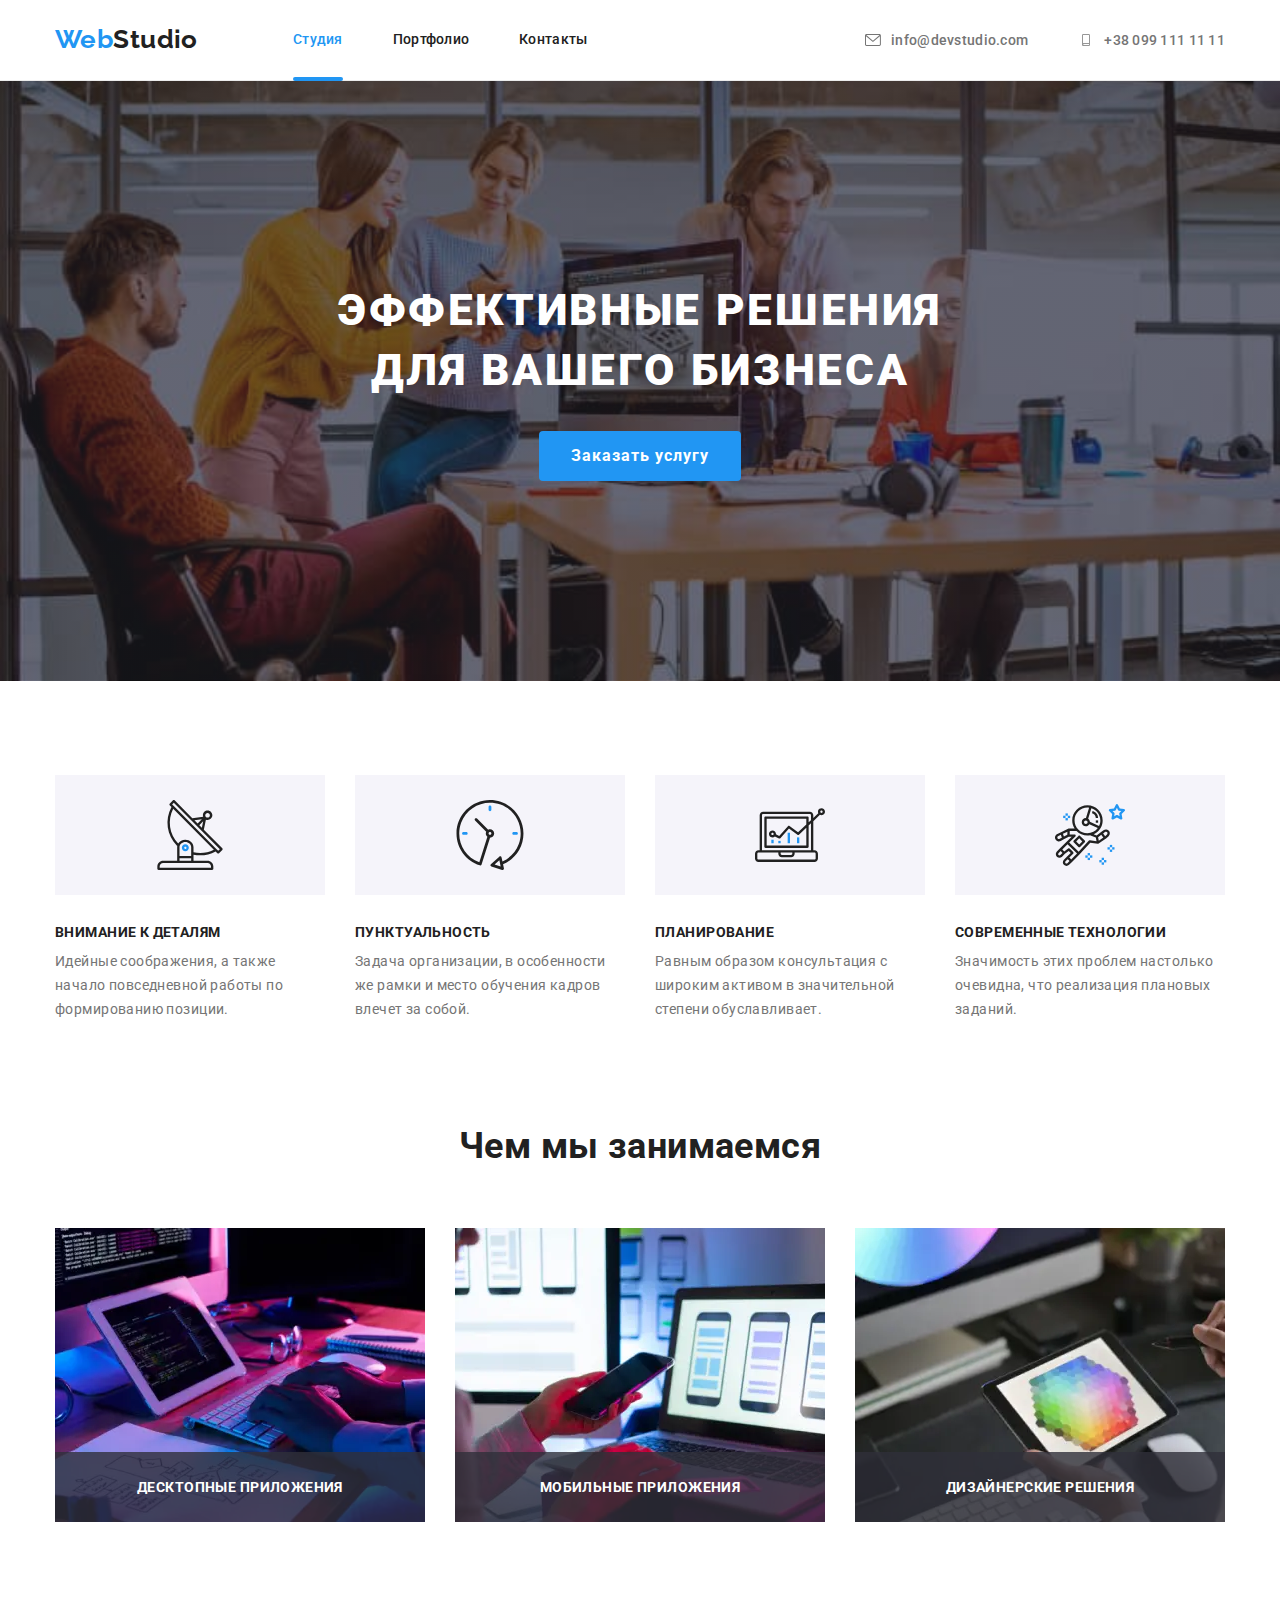
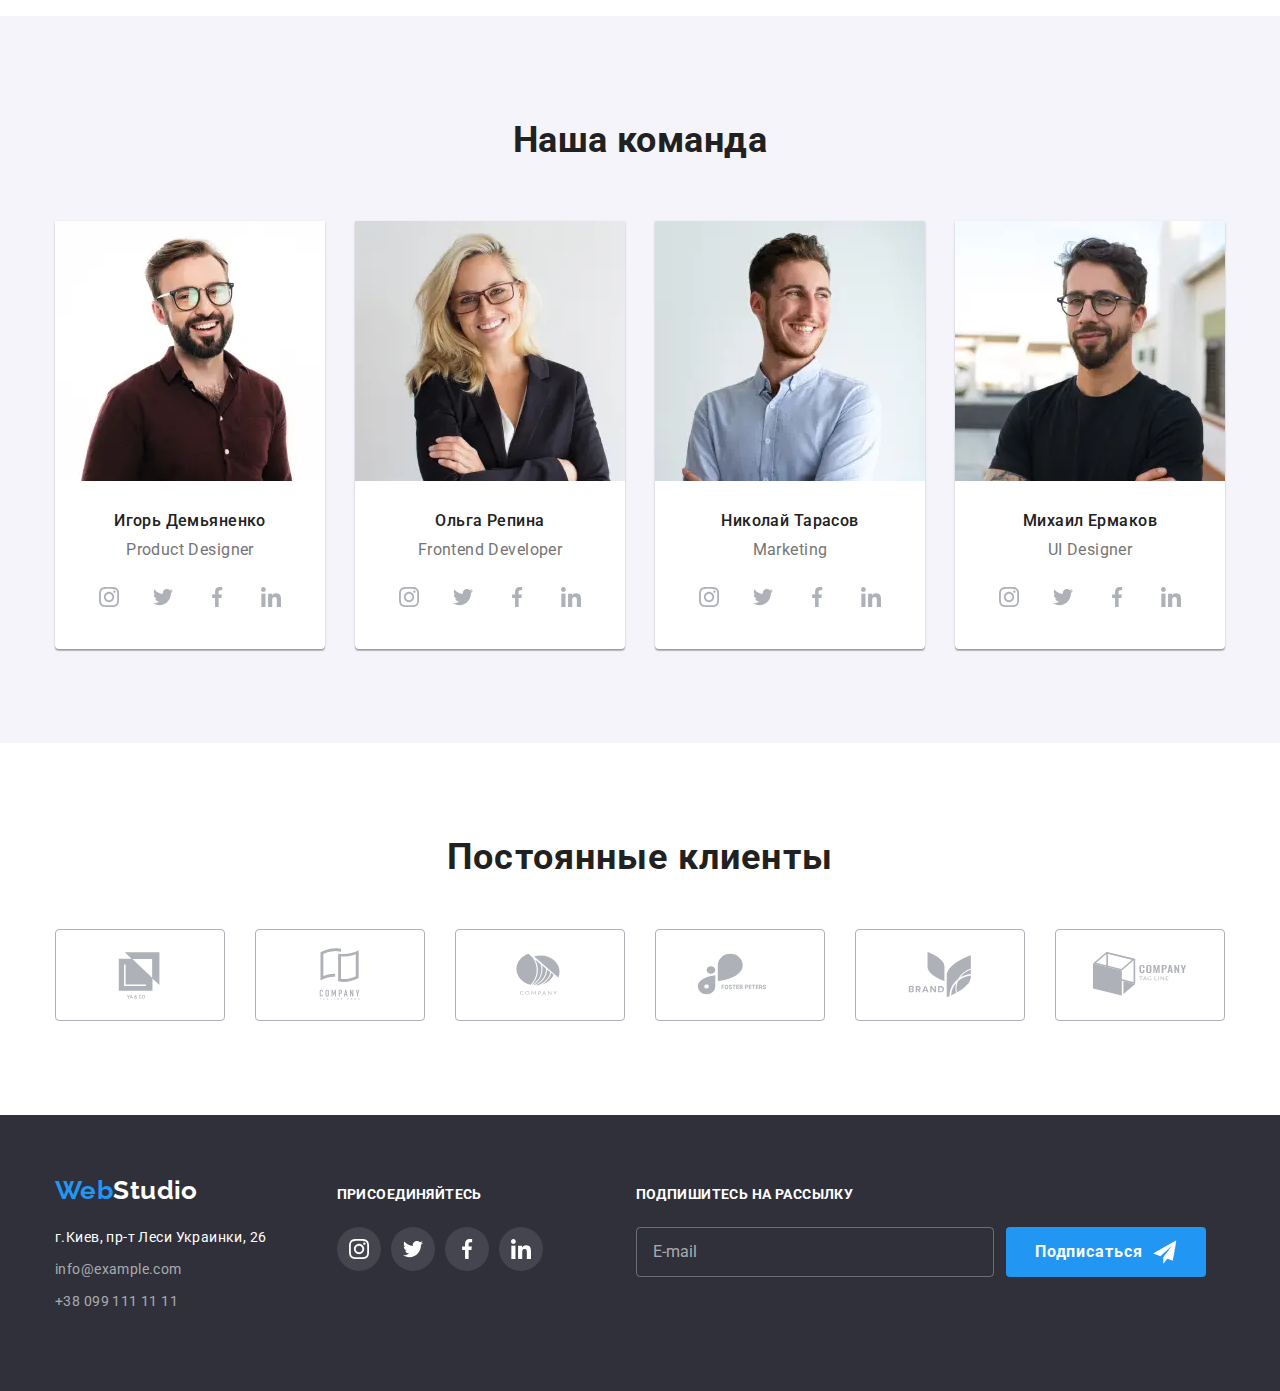
==== commit b94dc417: "." ====
--- a/index.html
+++ b/index.html
@@ -8,7 +8,8 @@
     <title>Studio</title>
     <link rel="preconnect" href="https://fonts.googleapis.com">
     <link rel="preconnect" href="https://fonts.gstatic.com" crossorigin>
-    <link href="https://fonts.googleapis.com/css2?family=Raleway:wght@700&family=Roboto:wght@400;500;700&display=swap"
+    <link
+        href="https://fonts.googleapis.com/css2?family=Raleway:wght@700&family=Roboto:wght@400;500;700;900&display=swap"
         rel="stylesheet">
     <link rel="stylesheet"
         href="https://cdnjs.cloudflare.com/ajax/libs/modern-normalize/1.0.0/modern-normalize.min.css" />
--- a/css/main.min.css
+++ b/css/main.min.css
@@ -1,2 +1,2 @@
-:root{--primary-text-color: #757575;--primary-heading-color: #212121;--accent-color: #2196f3;--primary-background-color: #fff;--secondary-text-color: #fff;--secondary-background-color: #2f303a;--primary-time-duration: 250ms cubic-bezier(0.4, 0, 0.2, 1);--main-font: "Roboto", sans-serif}.visually-hidden{position:absolute;width:1px;height:1px;margin:-1px;border:0;padding:0;white-space:nowrap;clip-path:inset(100%);clip:rect(0 0 0 0);overflow:hidden}h1,h2,h3,h4,h5,h6,ul,p{margin:0;padding:0}body{font-family:var(--main-font);background-color:var(--primary-background-color);color:var(--primary-text-color);font-size:14px;font-weight:400;font-style:normal;letter-spacing:0.03em}img{display:block}ul,ol [class]{list-style:none}.link{text-decoration:none}h2,h3{color:var(--primary-heading-color)}.section{padding-top:60px;padding-bottom:60px;margin:0 auto}@media screen and (max-width: 767px){.section{padding-top:94px;padding-bottom:94px}}@media screen and (min-width: 768px){.section{padding-top:94px;padding-bottom:94px}}@media screen and (min-width: 1200px){.section{padding-top:94px;padding-bottom:94px}}@media screen and (max-width: 767px){.portfolio-nav.section{padding-top:60px}}@media screen and (min-width: 768px) and (max-width: 1199px){.portfolio-nav.section{padding-top:140px}}.container{max-width:480px;margin-left:auto;margin-right:auto;padding-left:15px;padding-right:15px}@media screen and (min-width: 768px){.container{max-width:768px}}@media screen and (min-width: 1200px){.container{max-width:1200px}}.container_wrapper{display:flex;align-items:center}.backdrop{position:fixed;top:0;left:0;width:100vw;height:100vh;background-color:rgba(0,0,0,0.6);opacity:1;visibility:visible;pointer-events:auto;transition:opacity var(--primary-time-duration)}.backdrop.is-hidden{opacity:0;visibility:hidden;pointer-events:auto;transition:opacity var(--primary-time-duration),visibility var(--primary-time-duration)}.button{font-family:var(--main-font);cursor:pointer;border-radius:4px}.footer-submit_button-submit{display:flex;align-items:center;font-weight:700;font-size:16px;letter-spacing:0.06em;line-height:1.87;background-color:var(--accent-color);color:var(--secondary-text-color);padding:10px 29px;width:200px;height:50px;border:none}@media screen and (max-width: 1199px){.footer-submit_button-submit{margin:0 auto}}.footer-submit_button-submit-icon{fill:currentColor;margin-left:10px}.modal-form-btn{align-self:center;padding:12px 20px;font-weight:600;font-size:12px;line-height:1.33;letter-spacing:0.09em;text-transform:uppercase;border:1px solid var(--accent-color);border-radius:25px;background-color:transparent;cursor:pointer;transition:color 250ms linear, background-color 250ms linear}.modal-form-btn:hover,.modal-form-btn:focus{color:#ffffff;background-color:var(--accent-color)}.modal-form_checkbox-link{color:#2196F3}.logo{font-family:"Raleway";font-size:26px;font-weight:bold;line-height:1.2;width:145px;height:31px}.webstudio{color:var(--accent-color)}.burger-button,.mobile-menu__close{background-color:transparent;border:none;padding:0;margin-left:auto;line-height:0}.burger-button__icon{fill:#000000}.burger-button:hover .burger-button__icon,.burger-button:focus .burger-button__icon{fill:var(--accent-color)}.mobile-menu{position:fixed;overflow:auto;top:0;left:0;width:100vw;height:100vh;background-color:var(--primary-background-color);transform:translateY(-100%);transition:transform 500ms linear}.mobile-menu.is-open{transform:translateY(0%)}.mobile-menu__container{position:relative;padding-top:48px;padding-bottom:48px;padding-left:40px}.mobile-menu__close{position:absolute;top:10px;right:15px}.mobile-menu__close:hover .mobile-menu__close-icon,.mobile-menu__close:focus .mobile-menu__close-icon{fill:var(--accent-color)}@media screen and (min-width: 768px){.burger-button{display:none}.mobile-menu{display:none}}.mobile-menu__nav{margin-bottom:302px}.mobile-menu__item:not(:last-child){margin-bottom:32px}.mobile-menu__link{font-size:40px;font-weight:500;line-height:1.18;color:var(--primary-heading-color)}.mobile-menu__link:hover,.mobile-menu__link:focus{color:var(--accent-color)}.mobile-menu__link.current{color:var(--accent-color)}.mobile-adress_mail:not(:last-child){margin-bottom:32px}.mobile-adress_link{font-size:24px;font-weight:500;line-height:1.17;color:var(--primary-text-color)}.mobile-adress_link.number{color:var(--accent-color);font-size:34px}.mobile-adress_list{margin-bottom:64px}.mobile-social{display:flex}.mobile-social_item{padding:10px 20px}.mobile-social_item:not(:last-child){border-right:1px solid rgba(33,33,33,0.2)}.mobile-social_item:first-child{padding-left:0}.mobile-social_item:last-child{padding-right:0}.mobile-social_link{font-size:15px;font-weight:500;line-height:1.2;color:var(--accent-color)}.modal-form{display:flex;flex-direction:column}.modal-form_head{text-align:center;font-weight:700;line-height:1.17;font-size:20px;margin-bottom:30px;color:var(--primary-heading-color)}.modal-form_field{font-size:12px;line-height:1.17;margin-bottom:10px}.modal-form_field:nth-last-child(4){margin-bottom:20px}.modal-form_input-wrapper{position:relative;display:block;margin-top:8px}.modal-form_input{width:100%;height:40px;border:1px solid rgba(33,33,33,0.2);border-radius:4px;padding-left:42px}.modal-form_input:focus{border-color:var(--accent-color);outline:none}.modal-form_input-icon{position:absolute;top:50%;left:12px;transform:translateY(-50%);display:block;width:18px;height:18px;fill:var(--primary-heading-color)}.modal-form_input:focus+.modal-form_input-icon{fill:var(--accent-color)}.modal-form_message{width:100%;height:120px;margin-top:8px;resize:none;border:1px solid rgba(33,33,33,0.2);border-radius:4px;padding:12px 16px}.modal-form_message:focus{border-color:var(--accent-color);outline:none}.modal-form_message::placeholder{color:rgba(117,117,117,0.5)}.modal-form_checkbox-label{display:flex;justify-content:center;align-items:center;font-size:14px;line-height:1.71;margin-bottom:30px}.modal-form_checkbox-label::before{display:block;content:"";width:18px;height:18px;border:1px solid #303030;border-radius:4px;cursor:pointer;margin-right:10px}.modal-form_checkbox:checked+.modal-form_checkbox-label::before{background-image:url("../images/icon-check.svg")}.modal{position:absolute;top:50%;left:50%;transform:translate(-50%, -50%);width:528px;min-height:581px;padding:40px;background-color:#ffffff;border-radius:4px;overflow:auto}@media screen and (max-width: 767px){.modal{width:96vw;height:96vh}}.close-button{display:flex;justify-content:center;align-items:center;position:absolute;top:8px;right:8px;width:30px;height:30px;border-radius:50%;border:1px solid rgba(0,0,0,0.1);background-color:transparent;padding:0;cursor:pointer}.modal_button-close{fill:#000000}.close-button:hover>.modal_button-close,.close-button:focus>.modal_button-close{fill:var(--accent-color)}.social-list{display:flex;justify-content:center;align-items:center;fill:#afb1b8}.social-list_link{display:flex;justify-content:center;align-items:center;width:44px;height:44px;border-radius:50%;background-color:#ffffff;transition:background-color var(--primary-time-duration)}.social-list_link:hover,.social-list_link:focus{background-color:#2196f3}.social-list_item:not(:last-child){margin-right:10px}.social-list_link-img{fill:#afb1b8;transition:fill var(--primary-time-duration)}.social-list_link:hover>.social-list_link-img,.social-list_link:focus>.social-list_link-img{fill:var(--secondary-text-color)}.article_sub-title{font-weight:700;font-size:14px;line-height:1.14;text-align:center;text-transform:uppercase;margin-bottom:10px}@media screen and (min-width: 768px){.article_list{display:flex;flex-wrap:wrap}}.article_text{line-height:1.71}.article_item{width:100%}@media screen and (min-width: 768px){.article_item{width:354px}}@media screen and (min-width: 768px) and (max-width: 1199px){.article_item:nth-child(odd){margin-right:30px}.article_item:nth-child(-n+2){margin-bottom:30px}}@media screen and (min-width: 1200px){.article_item{max-width:270px}}@media screen and (min-width: 1200px){.article_item:not(:last-child){margin-right:30px}}.article_sub-title.first::before{content:"";display:block;max-width:450px;height:120px;background-image:url("../images/main/antenna.svg");background-color:#f5f4fa;background-size:70px, 70px;background-repeat:no-repeat;background-position:center center;margin-bottom:30px}@media screen and (min-width: 768px){.article_sub-title.first::before{max-width:354px}}@media screen and (min-width: 1200px){.article_sub-title.first::before{max-width:270px}}.article_sub-title.second::before{content:"";display:block;max-width:450px;height:120px;background-image:url("../images/main/clock.svg");background-color:#f5f4fa;background-size:70px, 70px;background-repeat:no-repeat;background-position:center center;margin-bottom:30px}@media screen and (min-width: 768px){.article_sub-title.second::before{max-width:354px}}@media screen and (min-width: 1200px){.article_sub-title.second::before{max-width:270px}}.article_sub-title.third::before{content:"";display:block;max-width:450px;height:120px;background-image:url("../images/main/diagram.svg");background-color:#f5f4fa;background-size:70px, 70px;background-repeat:no-repeat;background-position:center center;margin-bottom:30px}@media screen and (min-width: 768px){.article_sub-title.third::before{max-width:354px}}@media screen and (min-width: 1200px){.article_sub-title.third::before{max-width:270px}}.article_sub-title.fourth::before{content:"";display:block;max-width:450px;height:120px;background-image:url("../images/main/astronaut.svg");background-color:#f5f4fa;background-size:70px, 70px;background-repeat:no-repeat;background-position:center center;margin-bottom:30px}@media screen and (min-width: 768px){.article_sub-title.fourth::before{max-width:354px}}@media screen and (min-width: 1200px){.article_sub-title.fourth::before{max-width:270px}}.clients-section{display:flex;justify-content:center}.clients_title{font-size:28px;line-height:1.16;letter-spacing:0.03em;margin-bottom:60px;text-align:center}@media screen and (min-width: 1200px){.clients_title{font-size:36px;margin-bottom:50px}}.clients-list{display:flex;justify-content:center;align-items:center;fill:#afb1b8}@media screen and (max-width: 767px){.clients-list{display:flex;flex-direction:column;align-items:center}}@media screen and (max-width: 767px){.clients-list_item:not(:last-child){margin-bottom:30px}}@media screen and (min-width: 768px) and (max-width: 1199px){.clients-list{display:flex;flex-wrap:wrap}}@media screen and (min-width: 768px) and (max-width: 1199px){.clients-list_item:not(:nth-last-child(-n+3)){margin-bottom:30px}.clients-list_item:not(:nth-last-child(3n+1)){margin-right:30px}}@media screen and (min-width: 1200px){.clients-list_item:not(:last-child){margin-right:30px}}.clients-list_link{display:flex;justify-content:center;align-items:center;width:170px;height:92px;border:1px solid #afb1b8;border-radius:4px;transition:border-color var(--primary-time-duration)}.clients-list_link:hover,.clients-list_link:focus{border-color:#2196f3}.clients-list_link-img{fill:#afb1b8;transition:fill var(--primary-time-duration)}.clients-list_link:hover>.clients-list_link-img,.clients-list_link:focus>.clients-list_link-img{fill:#2196f3}.footer{line-height:1.71;background-color:var(--secondary-background-color);color:var(--secondary-text-color);padding-top:60px;padding-bottom:60px;margin:0 auto}.footer address{display:flex;flex-direction:column}@media screen and (max-width: 1199px){.footer{text-align:center}.footer-adress_logo.logo{margin:0 auto}.footer-adress_container{margin-bottom:60px}}.footer-social_list{display:flex;justify-content:center;align-items:center;margin-bottom:60px}@media screen and (min-width: 768px) and (max-width: 1199px){.footer-adress_logo.logo{display:block}.footer-adress_container{margin-bottom:60px;width:232px}.footer_container-wrapper{display:flex;flex-wrap:wrap;align-items:baseline;justify-content:space-around}.footer-submit_container{margin:0 auto}.footer-adress_link:not(:nth-last-child(-n+1)){margin-bottom:9px}.footer-social_links-container{width:206px}}@media screen and (min-width: 1200px){.footer_container-wrapper{display:flex;flex-wrap:wrap;align-items:baseline}.footer-adress_container{margin-right:70px}.footer-social_links-container{display:flex;flex-direction:column;margin-right:93px}.footer-submit_form-input{width:358px;height:50px}.footer-submit_form-input-wrapper{display:flex}}.footer-adress_link{font-weight:400;font-style:normal;color:rgba(255,255,255,0.6);transition:color var(--primary-time-duration)}.footer-adress_link:hover,.footer-adress_link:focus{color:var(--accent-color)}.footer-adress_link:not(:nth-last-child(-n+1)){margin-bottom:8px}.footer-adress_logo.logo{display:block;color:var(--secondary-text-color);margin-bottom:20px}.adress-phyth{color:var(--secondary-text-color)}.footer-social_list{fill:#afb1b8}.footer-social_title{text-transform:uppercase;font-size:14px;color:var(--secondary-text-color);margin-bottom:20px}.footer-social_link{display:flex;justify-content:center;align-items:center;width:44px;height:44px;border-radius:50%;background-color:rgba(255,255,255,0.1);transition:background-color var(--primary-time-duration)}.footer-social_link:hover,.footer-social_link:focus{background-color:#2196f3}.footer-social_item:not(:last-child){margin-right:10px}.footer-social_link-img{fill:var(--secondary-text-color)}.footer-submit_head{display:block;text-transform:uppercase;margin-bottom:20px}.footer-submit_form-input{border:1px solid rgba(255,255,255,0.3);border-radius:4px;padding:15px 16px;margin-right:12px;color:var(--secondary-text-color);background:none;margin-bottom:20px}.footer-submit_form-input::placeholder{font-size:16px;color:rgba(255,255,255,0.6)}@media screen and (max-width: 479px){.footer-submit_form-input{width:100%}}@media screen and (min-width: 480px) and (max-width: 1199px){.footer-submit_form-input{width:450px;height:50px}}.section.gallery-wrapper{padding-top:0px}.gallery-title{text-align:center;font-weight:700;font-size:36px;line-height:1.71;margin-bottom:50px}.gallery-list{display:flex;justify-content:space-between}.gallery-list_item{position:relative;width:370px}.gallery-list_item:not(:nth-last-child(-n+1)){margin-right:30px}.gallery-list_overlay{position:absolute;width:100%;height:70px;left:0;bottom:0;text-align:center;text-transform:uppercase;padding:27px 20px;font-weight:700;font-size:14px;line-height:1.17;color:var(--secondary-text-color);background-color:rgba(47,48,58,0.8)}@media screen and (max-width: 1199px){.gallery{display:none}}.header{border-bottom:1px solid #ececec;margin:0 auto}@media screen and (max-width: 767px){.header{padding:15px 10px}}@media screen and (max-width: 767px){.site-nav{display:none}.header-adress_list{display:none}}@media screen and (min-width: 768px) and (max-width: 1199px){.header-adress_list{margin-left:auto}.header-adress_mail{margin-bottom:10px}}@media screen and (min-width: 1200px){.header-adress_list{display:flex;justify-content:center;margin-left:auto}}.site-nav_list{display:flex}.site-nav_item:not(:nth-last-child(-n+1)){margin-right:50px}.site-nav_link{display:block;position:relative;font-weight:500;font-size:14px;letter-spacing:0.02em;color:var(--primary-heading-color);padding:32px 0px;line-height:1.14;transition:color var(--primary-time-duration)}.site-nav_link:hover,.site-nav_link:focus{color:var(--accent-color)}.site-nav_link.current{color:var(--accent-color)}.site-nav_link.current:after{content:"";position:absolute;display:block;background-color:var(--accent-color);width:100%;height:4px;bottom:-1px;border-radius:2px}.header-adress_image{margin-right:10px;fill:currentColor}@media screen and (min-width: 1200px){.header-adress_mail:not(:last-child){margin-right:50px}}.header-adress_link{font-weight:500;letter-spacing:0.02em;color:var(--primary-text-color);display:flex;align-items:center;transition:color var(--primary-time-duration)}.header-adress_link:hover,.header-adress_link:focus{color:var(--accent-color)}.header_logo.logo{color:var(--primary-heading-color)}@media screen and (min-width: 768px) and (max-width: 1199px){.header_logo{margin-right:88px}}@media screen and (min-width: 1200px){.header_logo{margin-right:93px}}.hero{text-align:center;background-image:linear-gradient(rgba(47,48,58,0.4), rgba(47,48,58,0.4)),url(../images/main/background/hero-bg-mobile.jpg);background-repeat:no-repeat;background-position:center;background-size:cover;background-color:#c4c4c4;color:var(--secondary-text-color)}.hero.section{width:100%;padding-top:118px;padding-bottom:118px}@media screen and (min-device-pixel-ratio: 2) and (max-width: 767px), (min-resolution: 192dpi) and (max-width: 767px), (min-resolution: 2dppx) and (max-width: 767px){.hero{background-image:linear-gradient(rgba(47,48,58,0.4), rgba(47,48,58,0.4)),url(../images/main/background/x2/hero-bg-mobile@2x.jpg)}}@media screen and (min-width: 768px){.hero{background-image:linear-gradient(rgba(47,48,58,0.4), rgba(47,48,58,0.4)),url(../images/main/background/hero-bg-tablet.jpg)}}@media screen and (min-device-pixel-ratio: 2) and (min-width: 768px), (min-resolution: 192dpi) and (min-width: 768px), (min-resolution: 2dppx) and (min-width: 768px){.hero{background-image:linear-gradient(rgba(47,48,58,0.4), rgba(47,48,58,0.4)),url(../images/main/background/x2/hero-bg-tablet@2x.jpg)}}@media screen and (min-width: 1200px){.hero{background-image:linear-gradient(rgba(47,48,58,0.4), rgba(47,48,58,0.4)),url(../images/main/background/hero-bg-desktop.jpg)}}@media screen and (min-device-pixel-ratio: 2) and (min-width: 1200px), (min-resolution: 192dpi) and (min-width: 1200px), (min-resolution: 2dppx) and (min-width: 1200px){.hero{background-image:linear-gradient(rgba(47,48,58,0.4), rgba(47,48,58,0.4)),url(../images/main/background/x2/hero-bg-desktop@2x.jpg)}}@media screen and (min-width: 1200px){.hero.section{padding-top:200px;padding-bottom:200px}}.hero_title{letter-spacing:0.06em;font-weight:900;font-size:26px;line-height:1.36;margin-bottom:30px;margin-right:auto;margin-left:auto;text-transform:uppercase}@media screen and (min-width: 480px){.hero_title{max-width:360px}}@media screen and (min-width: 1200px){.hero_title{max-width:696px;font-size:44px}}.button-order{font-weight:700;font-size:16px;letter-spacing:0.06em;line-height:1.87;margin:0 auto;background-color:var(--accent-color);color:var(--secondary-text-color);padding:10px 32px;min-width:200px;border:none;transition:background-color var(--primary-time-duration)}.button-order:hover,.button-order:focus{background-color:#188ce8}.team{background-color:#f5f4fa}.team_list{font-size:16px;text-align:center;margin:0 auto;border-bottom-left-radius:4px;border-bottom-right-radius:4px}@media screen and (min-width: 768px){.team_list{display:flex;flex-wrap:wrap}}.team_title{text-align:center;font-weight:700;font-size:28px;line-height:1.71;margin-bottom:50px}@media screen and (min-width: 1200px){.team_title{font-size:36px}}.team_sub-title{font-weight:500;font-size:16px;line-height:1.19;margin-bottom:10px}.team_item{background-color:var(--primary-background-color);border-radius:0px 0px 4px 4px;box-shadow:0px 1px 3px rgba(0,0,0,0.12),0px 1px 1px rgba(0,0,0,0.14),0px 2px 1px rgba(0,0,0,0.2)}@media screen and (max-width: 767px){.team_item{max-width:450px}.team_item:not(:last-child){margin-bottom:30px}}@media screen and (min-width: 768px){.team_item{max-width:354px}}@media screen and (min-width: 768px) and (max-width: 1199px){.team_item:nth-child(odd){margin-right:30px}.team_item:nth-child(-n+2){margin-bottom:30px}}@media screen and (min-width: 1200px){.team_item{max-width:270px}.team_item:not(:last-child){margin-right:30px}}.team_text{line-height:1.19;margin-bottom:16px}.team_box{padding:30px 20px}.portfolio-nav_list{display:flex;flex-wrap:wrap;margin-bottom:40px}@media screen and (min-width: 768px){.portfolio-nav_list{justify-content:center;margin-bottom:50px}}.portfolio-nav_item:not(:nth-last-child(-n+2)){margin-bottom:15px}.portfolio-nav_item:not(:nth-last-child(-n+1)){margin-right:8px}.portfolio-nav_button{border:none;min-width:73px;min-height:38px;padding:0px 22px;font-weight:500;font-size:16px;line-height:1.62;text-align:center;background-color:#f5f4fa;transition:background-color var(--primary-time-duration),color var(--primary-time-duration),box-shadow var(--primary-time-duration)}.portfolio-nav_button:hover,.portfolio-nav_button:focus{background-color:var(--accent-color);color:#f5f4fa;box-shadow:0px 3px 1px rgba(0,0,0,0.1),0px 1px 2px rgba(0,0,0,0.08),0px 2px 2px rgba(0,0,0,0.12)}@media screen and (min-width: 768px){.portfolio-card-list{display:flex;flex-wrap:wrap;align-items:center}}.portfolio-card_item{background:var(--primary-background-color)}@media screen and (max-width: 767px){.portfolio-card_item:not(:last-child){margin-bottom:30px}}@media screen and (min-width: 768px) and (max-width: 1199px){.portfolio-card_item:not(:nth-last-child(-n+2)){margin-bottom:30px}.portfolio-card_item:not(:nth-last-child(even)){margin-right:30px}}@media screen and (min-width: 1200px){.portfolio-card_item:not(:nth-last-child(-n+3)){margin-bottom:30px}.portfolio-card_item:not(:nth-last-child(3n+1)){margin-right:30px}}.portfolio-card_link{display:block;transition:box-shadow var(--primary-time-duration)}.portfolio-card_link:hover,.portfolio-card_link:focus{box-shadow:0px 1px 1px rgba(0,0,0,0.12),0px 4px 4px rgba(0,0,0,0.06),1px 4px 6px rgba(0,0,0,0.16)}.portfolio-card_container{padding:20px 24px;border-left:1px solid #eeeeee;border-right:1px solid #eeeeee;border-bottom:1px solid #eeeeee}.portfolio-card_sub-title{font-weight:700;font-size:18px;line-height:2;margin-bottom:4px}.portfolio-card_text{color:var(--primary-text-color);font-weight:400;font-size:16px;line-height:1.87}.portfolio-card_img-wrapper{position:relative;overflow:hidden}.portfolio-card_overlay{position:absolute;top:0;left:0;width:100%;height:100%;font-size:18px;line-height:1.554;padding:77px 24px;color:#ffffff;background-color:rgba(33,150,243,0.9);overflow:auto;transform:translateY(110%);transition:transform var(--primary-time-duration)}.portfolio-card_link:hover .portfolio-card_overlay,.portfolio-card_link:focus .portfolio-card_overlay{transform:translateY(0%)}@media screen and (min-width: 768px){.portfolio-card_overlay{padding:49px 24px}}@media screen and (min-width: 1200px){.portfolio-card_overlay{padding:63px 24px}}
+:root{--primary-text-color: #757575;--primary-heading-color: #212121;--accent-color: #2196f3;--primary-background-color: #fff;--secondary-text-color: #fff;--secondary-background-color: #2f303a;--primary-time-duration: 250ms cubic-bezier(0.4, 0, 0.2, 1);--main-font: "Roboto", sans-serif}.visually-hidden{position:absolute;width:1px;height:1px;margin:-1px;border:0;padding:0;white-space:nowrap;clip-path:inset(100%);clip:rect(0 0 0 0);overflow:hidden}h1,h2,h3,h4,h5,h6,ul,p{margin:0;padding:0}body{font-family:var(--main-font);background-color:var(--primary-background-color);color:var(--primary-text-color);font-size:14px;font-weight:400;font-style:normal;letter-spacing:0.03em}img{display:block;width:100%;height:auto}ul,ol [class]{list-style:none}.link{text-decoration:none}h2,h3{color:var(--primary-heading-color)}.section{padding-top:60px;padding-bottom:60px;margin:0 auto}@media screen and (min-width: 1199px){.section{padding-top:60px;padding-bottom:60px}}@media screen and (min-width: 1200px){.section{padding-top:94px;padding-bottom:94px}}@media screen and (max-width: 767px){.portfolio-nav.section{padding-top:60px}}.container{max-width:100%;margin-left:auto;margin-right:auto;padding-left:15px;padding-right:15px}@media screen and (max-width: 767px){.container{max-width:480px}}@media screen and (min-width: 768px){.container{max-width:768px}}@media screen and (min-width: 1200px){.container{max-width:1200px}}.container_wrapper{display:flex;align-items:center}.backdrop{position:fixed;top:0;left:0;width:100vw;height:100vh;background-color:rgba(0,0,0,0.6);opacity:1;visibility:visible;pointer-events:auto;transition:opacity var(--primary-time-duration)}.backdrop.is-hidden{opacity:0;visibility:hidden;pointer-events:auto;transition:opacity var(--primary-time-duration),visibility var(--primary-time-duration)}.button{font-family:var(--main-font);cursor:pointer;border-radius:4px}.footer-submit_button-submit{display:flex;align-items:center;font-weight:700;font-size:16px;letter-spacing:0.06em;line-height:1.87;background-color:var(--accent-color);color:var(--secondary-text-color);padding:10px 29px;width:200px;height:50px;border:none}@media screen and (max-width: 1199px){.footer-submit_button-submit{margin:0 auto}}.footer-submit_button-submit-icon{fill:currentColor;margin-left:10px}.modal-form-btn{align-self:center;padding:12px 20px;font-weight:600;font-size:12px;line-height:1.33;letter-spacing:0.09em;text-transform:uppercase;border:1px solid var(--accent-color);border-radius:25px;background-color:transparent;cursor:pointer;transition:color 250ms linear, background-color 250ms linear}.modal-form-btn:hover,.modal-form-btn:focus{color:#ffffff;background-color:var(--accent-color)}.modal-form_checkbox-link{color:#2196F3}.logo{font-family:"Raleway";font-size:26px;font-weight:bold;line-height:1.2;width:145px;height:31px}.webstudio{color:var(--accent-color)}.burger-button,.mobile-menu__close{background-color:transparent;border:none;padding:0;margin-left:auto;line-height:0}.burger-button__icon{fill:#000000}.burger-button:hover .burger-button__icon,.burger-button:focus .burger-button__icon{fill:var(--accent-color)}.mobile-menu{position:fixed;overflow:auto;z-index:1;top:0;left:0;width:100vw;height:100vh;background-color:var(--primary-background-color);transform:translateY(-100%);transition:transform 500ms linear}.mobile-menu.is-open{transform:translateY(0%)}.mobile-menu__container{display:flex;flex-direction:column;justify-content:space-between;position:relative;padding:48px 40px;height:100%}.mobile-menu__close{position:absolute;top:10px;right:15px}.mobile-menu__close:hover .mobile-menu__close-icon,.mobile-menu__close:focus .mobile-menu__close-icon{fill:var(--accent-color)}@media screen and (min-width: 768px){.burger-button{display:none}}.mobile-menu__item:not(:last-child){margin-bottom:32px}.mobile-menu__link{font-size:40px;font-weight:500;line-height:1.18;color:var(--primary-heading-color)}.mobile-menu__link:hover,.mobile-menu__link:focus{color:var(--accent-color)}.mobile-menu__link.current{color:var(--accent-color)}.mobile-adress_mail:not(:last-child){margin-bottom:32px}.mobile-adress_link{font-size:24px;font-weight:500;line-height:1.17;color:var(--primary-text-color)}.mobile-adress_link.number{color:var(--accent-color);font-size:34px}.mobile-adress_list{margin-bottom:64px}.mobile-social{display:flex}.mobile-social_item{padding:10px 20px}.mobile-social_item:not(:last-child){border-right:1px solid rgba(33,33,33,0.2)}.mobile-social_item:first-child{pading-left:-15px}.mobile-social_item:last-child{pading-right:-15px}@media screen and (max-width: 450px){.mobile-adress_link.number{font-size:26px}.mobile-social{flex-direction:column;align-items:center}.mobile-social_item{padding-left:0;padding-right:0}.mobile-social_item:not(:last-child){margin-bottom:10px;border:none}.mobile-social_item:last-child{margin:0}}.mobile-social_link{font-size:15px;font-weight:500;line-height:1.2;color:var(--accent-color)}.modal-form{display:flex;flex-direction:column}.modal-form_head{text-align:center;font-weight:700;line-height:1.17;font-size:20px;margin-bottom:30px;color:var(--primary-heading-color)}.modal-form_field{font-size:12px;line-height:1.17;margin-bottom:10px}.modal-form_field:nth-last-child(4){margin-bottom:20px}.modal-form_input-wrapper{position:relative;display:block;margin-top:8px}.modal-form_input{width:100%;height:40px;border:1px solid rgba(33,33,33,0.2);border-radius:4px;padding-left:42px}.modal-form_input:focus{border-color:var(--accent-color);outline:none}.modal-form_input-icon{position:absolute;top:50%;left:12px;transform:translateY(-50%);display:block;width:18px;height:18px;fill:var(--primary-heading-color)}.modal-form_input:focus+.modal-form_input-icon{fill:var(--accent-color)}.modal-form_message{width:100%;height:120px;margin-top:8px;resize:none;border:1px solid rgba(33,33,33,0.2);border-radius:4px;padding:12px 16px}.modal-form_message:focus{border-color:var(--accent-color);outline:none}.modal-form_message::placeholder{color:rgba(117,117,117,0.5)}.modal-form_checkbox-label{display:flex;justify-content:center;align-items:center;font-size:14px;line-height:1.71;margin-bottom:30px}.modal-form_checkbox-label::before{display:block;content:"";min-width:18px;min-height:18px;border:1px solid #303030;border-radius:4px;cursor:pointer;margin-right:6px}.modal-form_checkbox:checked+.modal-form_checkbox-label::before{background-image:url("../images/icon-check.svg")}@media screen and (max-width: 767px){.modal-form_checkbox-label{font-size:12px}}.modal{position:absolute;top:50%;left:50%;transform:translate(-50%, -50%);width:96vw;height:96vh;max-height:610px;padding:40px;background-color:#ffffff;border-radius:4px;overflow:auto}@media screen and (max-width: 479px){.modal{width:96vw;height:96vh}}@media screen and (min-width: 480px){.modal{width:450px}}@media screen and (min-width: 768px){.modal{width:528px}}.close-button{display:flex;justify-content:center;align-items:center;position:absolute;top:8px;right:8px;width:30px;height:30px;border-radius:50%;border:1px solid rgba(0,0,0,0.1);background-color:transparent;padding:0;cursor:pointer}.modal_button-close{fill:#000000}.close-button:hover>.modal_button-close,.close-button:focus>.modal_button-close{fill:var(--accent-color)}.social-list{display:flex;justify-content:center;align-items:center;fill:#afb1b8}.social-list_link{display:flex;justify-content:center;align-items:center;width:44px;height:44px;border-radius:50%;background-color:#ffffff;transition:background-color var(--primary-time-duration)}.social-list_link:hover,.social-list_link:focus{background-color:#2196f3}.social-list_item:not(:last-child){margin-right:10px}.social-list_link-img{fill:#afb1b8;transition:fill var(--primary-time-duration)}.social-list_link:hover>.social-list_link-img,.social-list_link:focus>.social-list_link-img{fill:var(--secondary-text-color)}.article_sub-title{font-weight:700;font-size:14px;line-height:1.14;text-align:center;text-transform:uppercase;margin-bottom:10px}@media screen and (min-width: 768px){.article_sub-title{text-align:left}}@media screen and (min-width: 768px){.article_list{display:flex;flex-wrap:wrap}}.article_text{line-height:1.71}.article_item{width:100%}@media screen and (min-width: 768px){.article_item{width:354px}}@media screen and (min-width: 768px) and (max-width: 1199px){.article_item:nth-child(odd){margin-right:30px}.article_item:nth-child(-n+2){margin-bottom:30px}}@media screen and (min-width: 1200px){.article_item{max-width:270px}}@media screen and (min-width: 1200px){.article_item:not(:last-child){margin-right:30px}}.article_sub-title.first::before{content:"";display:block;max-width:450px;height:120px;background-image:url("../images/main/antenna.svg");background-color:#f5f4fa;background-size:70px, 70px;background-repeat:no-repeat;background-position:center center;margin-bottom:30px}@media screen and (min-width: 768px){.article_sub-title.first::before{max-width:354px}}@media screen and (min-width: 1200px){.article_sub-title.first::before{max-width:270px}}.article_sub-title.second::before{content:"";display:block;max-width:450px;height:120px;background-image:url("../images/main/clock.svg");background-color:#f5f4fa;background-size:70px, 70px;background-repeat:no-repeat;background-position:center center;margin-bottom:30px}@media screen and (min-width: 768px){.article_sub-title.second::before{max-width:354px}}@media screen and (min-width: 1200px){.article_sub-title.second::before{max-width:270px}}.article_sub-title.third::before{content:"";display:block;max-width:450px;height:120px;background-image:url("../images/main/diagram.svg");background-color:#f5f4fa;background-size:70px, 70px;background-repeat:no-repeat;background-position:center center;margin-bottom:30px}@media screen and (min-width: 768px){.article_sub-title.third::before{max-width:354px}}@media screen and (min-width: 1200px){.article_sub-title.third::before{max-width:270px}}.article_sub-title.fourth::before{content:"";display:block;max-width:450px;height:120px;background-image:url("../images/main/astronaut.svg");background-color:#f5f4fa;background-size:70px, 70px;background-repeat:no-repeat;background-position:center center;margin-bottom:30px}@media screen and (min-width: 768px){.article_sub-title.fourth::before{max-width:354px}}@media screen and (min-width: 1200px){.article_sub-title.fourth::before{max-width:270px}}.clients-section{display:flex;justify-content:center}.clients_title{font-size:28px;line-height:1.16;letter-spacing:0.03em;margin-bottom:30px;text-align:center}@media screen and (min-width: 1200px){.clients_title{font-size:36px;margin-bottom:50px}}.clients-list{display:flex;justify-content:center;align-items:center;fill:#afb1b8;margin-top:-30px;margin-left:-30px}.clients-list_item{margin-top:30px;margin-left:30px}@media screen and (max-width: 767px){.clients-list{flex-wrap:wrap}}@media screen and (min-width: 768px) and (max-width: 1199px){.clients-list{flex-wrap:wrap}}.clients-list_link{display:flex;justify-content:center;align-items:center;width:170px;height:92px;border:1px solid #afb1b8;border-radius:4px;transition:border-color var(--primary-time-duration)}.clients-list_link:hover,.clients-list_link:focus{border-color:#2196f3}.clients-list_link-img{fill:#afb1b8;transition:fill var(--primary-time-duration)}.clients-list_link:hover>.clients-list_link-img,.clients-list_link:focus>.clients-list_link-img{fill:#2196f3}.footer{line-height:1.71;background-color:var(--secondary-background-color);color:var(--secondary-text-color);padding-top:60px;padding-bottom:60px;margin:0 auto}.footer address{display:flex;flex-direction:column}@media screen and (max-width: 1199px){.footer{text-align:center}.footer-adress_logo.logo{margin:0 auto}.footer-adress_container{margin-bottom:60px}}.footer-social_list{display:flex;justify-content:center;align-items:center;margin-bottom:60px}@media screen and (min-width: 768px) and (max-width: 1199px){.footer-adress_logo.logo{display:block}.footer-adress_container{margin-bottom:60px;width:232px}.footer_container-wrapper{display:flex;flex-wrap:wrap;align-items:baseline;justify-content:space-around}.footer-submit_container{margin:0 auto}.footer-adress_link:not(:nth-last-child(-n+1)){margin-bottom:9px}.footer-social_links-container{width:206px}}@media screen and (min-width: 1200px){.footer_container-wrapper{display:flex;flex-wrap:wrap;align-items:baseline}.footer-adress_container{margin-right:70px}.footer-social_links-container{display:flex;flex-direction:column;margin-right:93px}.footer-submit_form-input{width:358px;height:50px}.footer-submit_form-input-wrapper{display:flex}}.footer-adress_link{font-weight:400;font-style:normal;color:rgba(255,255,255,0.6);transition:color var(--primary-time-duration)}.footer-adress_link:hover,.footer-adress_link:focus{color:var(--accent-color)}.footer-adress_link:not(:nth-last-child(-n+1)){margin-bottom:8px}.footer-adress_logo.logo{display:block;color:var(--secondary-text-color);margin-bottom:20px}.adress-phyth{color:var(--secondary-text-color)}.footer-social_list{fill:#afb1b8}.footer-social_title{text-transform:uppercase;font-size:14px;color:var(--secondary-text-color);margin-bottom:20px}.footer-social_link{display:flex;justify-content:center;align-items:center;width:44px;height:44px;border-radius:50%;background-color:rgba(255,255,255,0.1);transition:background-color var(--primary-time-duration)}.footer-social_link:hover,.footer-social_link:focus{background-color:#2196f3}.footer-social_item:not(:last-child){margin-right:10px}.footer-social_link-img{fill:var(--secondary-text-color)}.footer-submit_head{display:block;text-transform:uppercase;margin-bottom:20px}.footer-submit_form-input{border:1px solid rgba(255,255,255,0.3);border-radius:4px;padding:15px 16px;margin-right:12px;color:var(--secondary-text-color);background:none;margin-bottom:20px}.footer-submit_form-input::placeholder{font-size:16px;color:rgba(255,255,255,0.6)}@media screen and (max-width: 479px){.footer-submit_form-input{width:100%}}@media screen and (min-width: 480px) and (max-width: 1199px){.footer-submit_form-input{width:450px;height:50px}}.section.gallery-wrapper{padding-top:0px}.gallery-title{text-align:center;font-weight:700;font-size:36px;line-height:1.71;margin-bottom:50px}.gallery-list{display:flex;justify-content:space-between}.gallery-list_item{position:relative;width:370px}.gallery-list_item:not(:nth-last-child(-n+1)){margin-right:30px}.gallery-list_overlay{position:absolute;width:100%;height:70px;left:0;bottom:0;text-align:center;text-transform:uppercase;padding:27px 20px;font-weight:700;font-size:14px;line-height:1.17;color:var(--secondary-text-color);background-color:rgba(47,48,58,0.8)}@media screen and (max-width: 1199px){.gallery{display:none}}.header{border-bottom:1px solid #ececec;margin:0 auto}@media screen and (max-width: 767px){.header{padding:15px 10px}}@media screen and (max-width: 767px){.site-nav{display:none}.header-adress_list{display:none}}@media screen and (min-width: 768px) and (max-width: 1199px){.header-adress_list{margin-left:auto}.header-adress_mail{margin-bottom:10px}}@media screen and (min-width: 1200px){.header-adress_list{display:flex;justify-content:center;margin-left:auto}}.site-nav_list{display:flex}.site-nav_item:not(:nth-last-child(-n+1)){margin-right:50px}.site-nav_link{display:block;position:relative;font-weight:500;font-size:14px;letter-spacing:0.02em;color:var(--primary-heading-color);padding:32px 0px;line-height:1.14;transition:color var(--primary-time-duration)}.site-nav_link:hover,.site-nav_link:focus{color:var(--accent-color)}.site-nav_link.current{color:var(--accent-color)}.site-nav_link.current:after{content:"";position:absolute;display:block;background-color:var(--accent-color);width:100%;height:4px;bottom:-1px;border-radius:2px}.header-adress_image{margin-right:10px;fill:currentColor}@media screen and (min-width: 1200px){.header-adress_mail:not(:last-child){margin-right:50px}}.header-adress_link{font-weight:500;letter-spacing:0.02em;color:var(--primary-text-color);display:flex;align-items:center;transition:color var(--primary-time-duration)}.header-adress_link:hover,.header-adress_link:focus{color:var(--accent-color)}.header_logo.logo{color:var(--primary-heading-color)}@media screen and (min-width: 768px) and (max-width: 1199px){.header_logo{margin-right:88px}}@media screen and (min-width: 1200px){.header_logo{margin-right:93px}}.hero{text-align:center;background-image:linear-gradient(rgba(47,48,58,0.4), rgba(47,48,58,0.4)),url(../images/main/background/hero-bg-mobile.jpg);background-repeat:no-repeat;background-position:center;background-size:cover;background-color:#c4c4c4;color:var(--secondary-text-color)}.hero.section{width:100%;padding-top:118px;padding-bottom:118px}@media screen and (min-device-pixel-ratio: 2) and (max-width: 767px), (min-resolution: 192dpi) and (max-width: 767px), (min-resolution: 2dppx) and (max-width: 767px){.hero{background-image:linear-gradient(rgba(47,48,58,0.4), rgba(47,48,58,0.4)),url(../images/main/background/x2/hero-bg-mobile@2x.jpg)}}@media screen and (min-width: 768px){.hero{background-image:linear-gradient(rgba(47,48,58,0.4), rgba(47,48,58,0.4)),url(../images/main/background/hero-bg-tablet.jpg)}}@media screen and (min-device-pixel-ratio: 2) and (min-width: 768px), (min-resolution: 192dpi) and (min-width: 768px), (min-resolution: 2dppx) and (min-width: 768px){.hero{background-image:linear-gradient(rgba(47,48,58,0.4), rgba(47,48,58,0.4)),url(../images/main/background/x2/hero-bg-tablet@2x.jpg)}}@media screen and (min-width: 1200px){.hero{background-image:linear-gradient(rgba(47,48,58,0.4), rgba(47,48,58,0.4)),url(../images/main/background/hero-bg-desktop.jpg)}}@media screen and (min-device-pixel-ratio: 2) and (min-width: 1200px), (min-resolution: 192dpi) and (min-width: 1200px), (min-resolution: 2dppx) and (min-width: 1200px){.hero{background-image:linear-gradient(rgba(47,48,58,0.4), rgba(47,48,58,0.4)),url(../images/main/background/x2/hero-bg-desktop@2x.jpg)}}@media screen and (min-width: 480px){.hero.section{max-width:480px}}@media screen and (min-width: 768px){.hero.section{max-width:768px}}@media screen and (min-width: 1200px){.hero.section{max-width:1600px;padding-top:200px;padding-bottom:200px}}.hero_title{letter-spacing:0.06em;font-weight:900;font-size:26px;line-height:1.36;margin-bottom:30px;margin-right:auto;margin-left:auto;text-transform:uppercase}@media screen and (min-width: 480px){.hero_title{max-width:360px}}@media screen and (min-width: 1200px){.hero_title{max-width:696px;font-size:44px}}.button-order{font-weight:700;font-size:16px;letter-spacing:0.06em;line-height:1.87;margin:0 auto;background-color:var(--accent-color);color:var(--secondary-text-color);padding:10px 32px;min-width:200px;border:none;transition:background-color var(--primary-time-duration)}.button-order:hover,.button-order:focus{background-color:#188ce8}.team{background-color:#f5f4fa}.team_list{font-size:16px;text-align:center;margin:0 auto;border-bottom-left-radius:4px;border-bottom-right-radius:4px}@media screen and (min-width: 768px){.team_list{display:flex;flex-wrap:wrap}}.team_title{text-align:center;font-weight:700;font-size:28px;line-height:1.71;margin-bottom:30px}@media screen and (min-width: 1200px){.team_title{font-size:36px;margin-bottom:50px}}.team_sub-title{font-weight:500;font-size:16px;line-height:1.19;margin-bottom:10px}.team_item{background-color:var(--primary-background-color);border-radius:0px 0px 4px 4px;box-shadow:0px 1px 3px rgba(0,0,0,0.12),0px 1px 1px rgba(0,0,0,0.14),0px 2px 1px rgba(0,0,0,0.2)}@media screen and (max-width: 767px){.team_item{max-width:450px}.team_item:not(:last-child){margin-bottom:30px}}@media screen and (min-width: 768px){.team_item{max-width:354px}}@media screen and (min-width: 768px) and (max-width: 1199px){.team_item:nth-child(odd){margin-right:30px}.team_item:nth-child(-n+2){margin-bottom:30px}}@media screen and (min-width: 1200px){.team_item{max-width:270px}.team_item:not(:last-child){margin-right:30px}}.team_text{line-height:1.19;margin-bottom:16px}.team_box{padding:30px 20px}.portfolio-nav_list{display:flex;flex-wrap:wrap;margin-bottom:40px}@media screen and (min-width: 768px){.portfolio-nav_list{justify-content:center;margin-bottom:30px}}@media screen and (min-width: 1200px){.portfolio-nav_list{margin-bottom:50px}}.portfolio-nav_item:not(:nth-last-child(-n+1)){margin-right:8px}@media screen and (max-width: 767px){.portfolio-nav_item:not(:nth-last-child(-n+2)){margin-bottom:15px}}.portfolio-nav_button{border:none;min-width:73px;min-height:38px;padding:0px 22px;font-weight:500;font-size:16px;line-height:1.62;text-align:center;background-color:#f5f4fa;transition:background-color var(--primary-time-duration),color var(--primary-time-duration),box-shadow var(--primary-time-duration)}.portfolio-nav_button:hover,.portfolio-nav_button:focus{background-color:var(--accent-color);color:#f5f4fa;box-shadow:0px 3px 1px rgba(0,0,0,0.1),0px 1px 2px rgba(0,0,0,0.08),0px 2px 2px rgba(0,0,0,0.12)}@media screen and (min-width: 768px){.portfolio-card-list{display:flex;flex-wrap:wrap}}.portfolio-card_item{background:var(--primary-background-color)}@media screen and (max-width: 767px){.portfolio-card_item:not(:last-child){margin-bottom:30px}}@media screen and (min-width: 768px) and (max-width: 1199px){.portfolio-card_item:not(:nth-last-child(-n+2)){margin-bottom:30px}.portfolio-card_item:not(:nth-last-child(even)){margin-right:30px}}@media screen and (min-width: 1200px){.portfolio-card_item:not(:nth-last-child(-n+3)){margin-bottom:30px}.portfolio-card_item:not(:nth-last-child(3n+1)){margin-right:30px}}.portfolio-card_link{display:block;transition:box-shadow var(--primary-time-duration)}.portfolio-card_link:hover,.portfolio-card_link:focus{box-shadow:0px 1px 1px rgba(0,0,0,0.12),0px 4px 4px rgba(0,0,0,0.06),1px 4px 6px rgba(0,0,0,0.16)}.portfolio-card_container{padding:20px 24px;border-left:1px solid #eeeeee;border-right:1px solid #eeeeee;border-bottom:1px solid #eeeeee}.portfolio-card_sub-title{font-weight:700;font-size:18px;line-height:2;margin-bottom:4px}.portfolio-card_text{color:var(--primary-text-color);font-weight:400;font-size:16px;line-height:1.87}.portfolio-card_img-wrapper{position:relative;overflow:hidden}.portfolio-card_overlay{position:absolute;top:0;left:0;width:100%;height:100%;font-size:18px;line-height:1.554;padding:77px 24px;color:#ffffff;background-color:rgba(33,150,243,0.9);overflow:auto;transform:translateY(110%);transition:transform var(--primary-time-duration)}.portfolio-card_link:hover .portfolio-card_overlay,.portfolio-card_link:focus .portfolio-card_overlay{transform:translateY(0%)}@media screen and (min-width: 768px){.portfolio-card_overlay{padding:49px 24px}}@media screen and (min-width: 1200px){.portfolio-card_overlay{padding:63px 24px}}
 /*# sourceMappingURL=main.min.css.map */